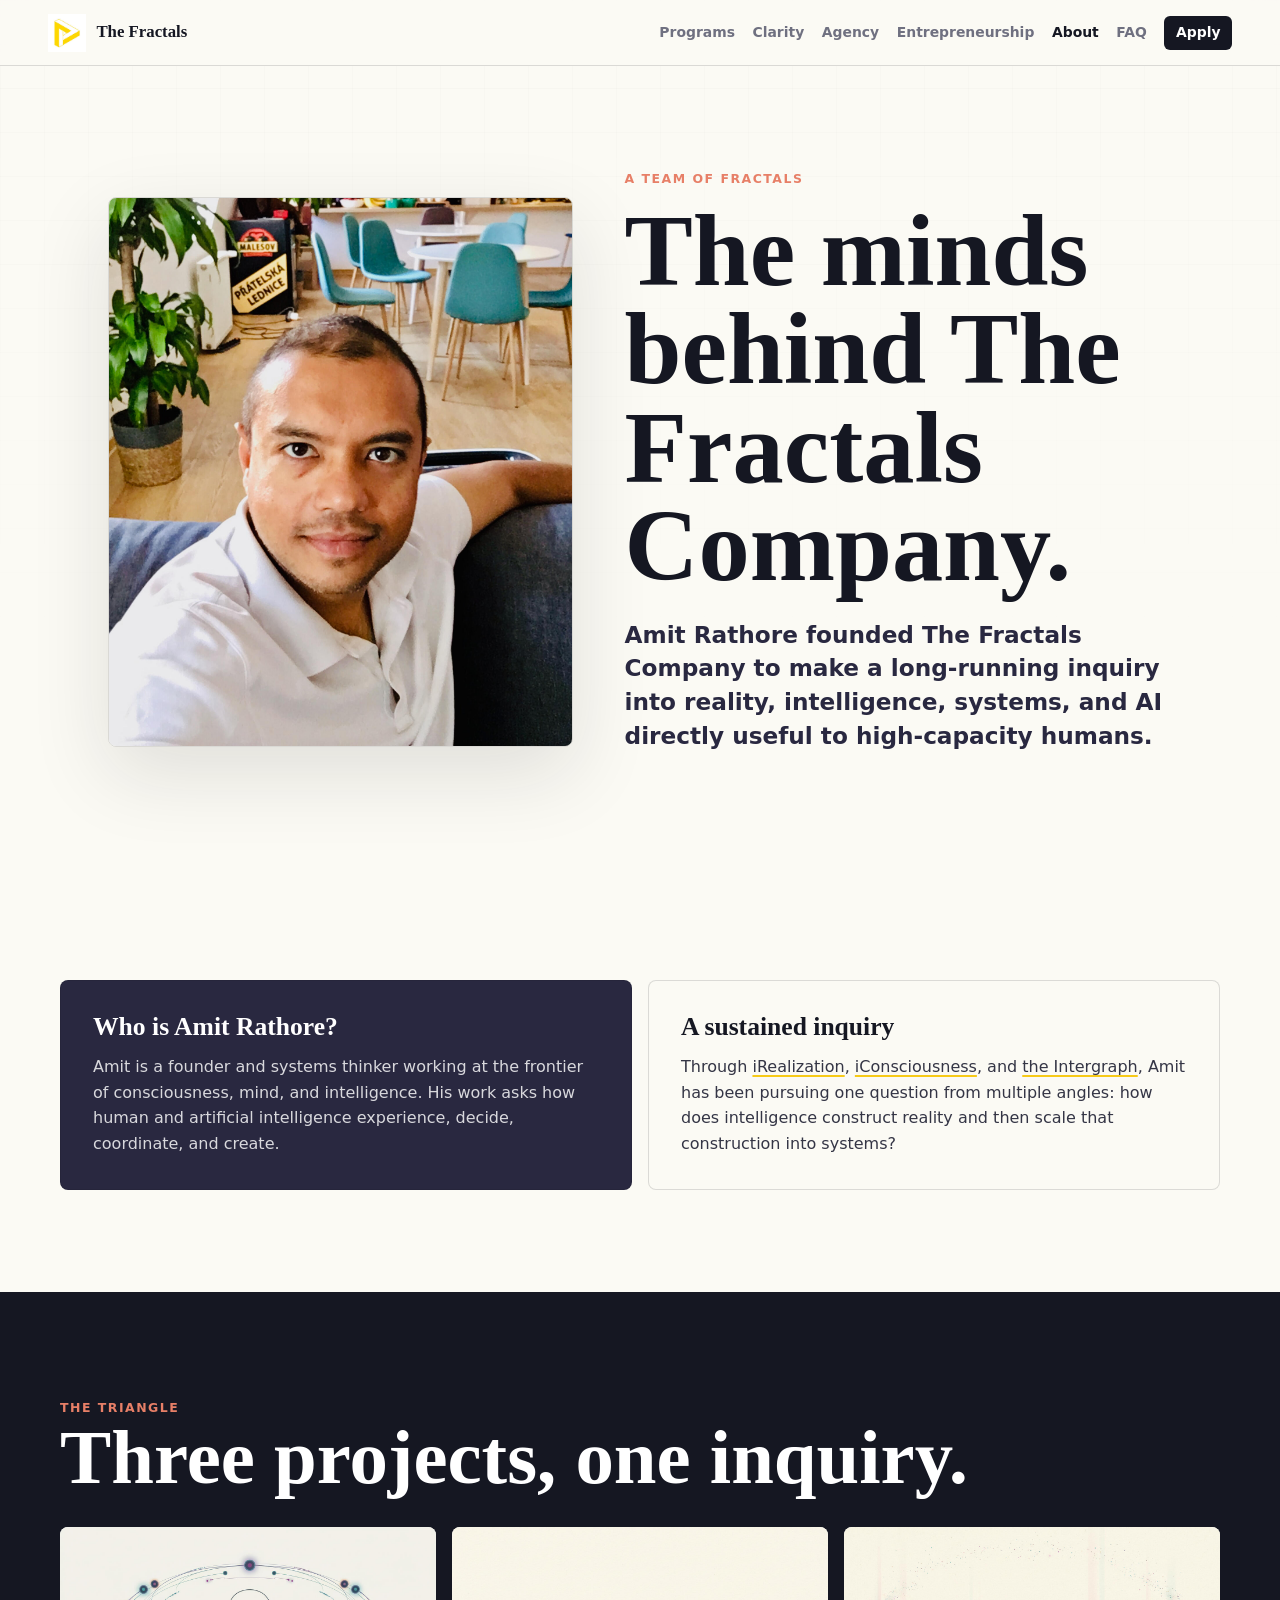
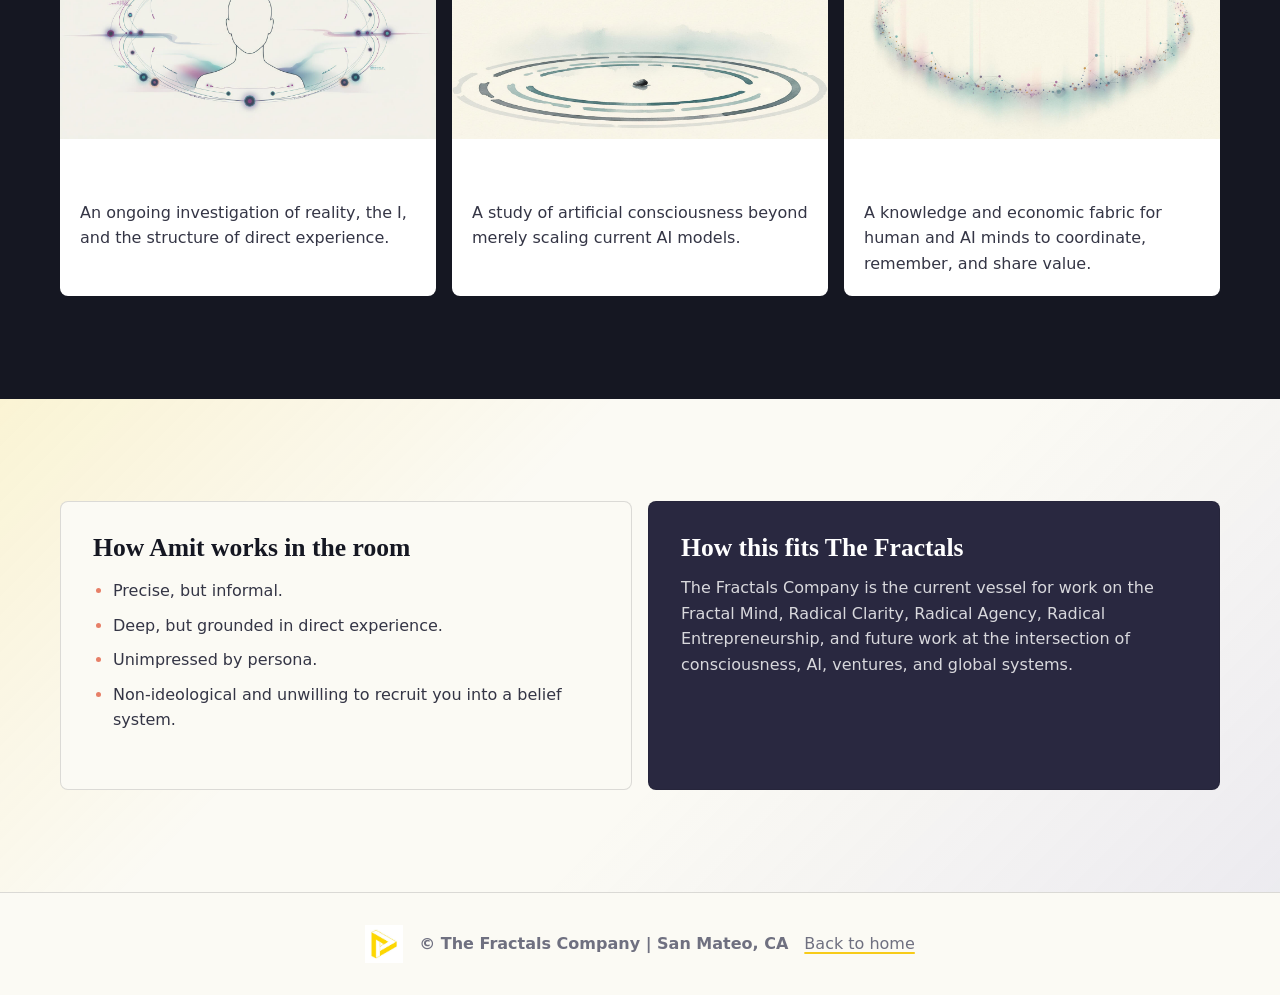
==== about.html @ d17a007a "Restructure site into multi-page experience" ====
<!doctype html>
<html lang="en">
  <head>
    <meta charset="utf-8">
    <meta name="viewport" content="width=device-width, initial-scale=1">
    <title>About Amit Rathore | The Fractals</title>
    <meta name="description" content="The inquiry behind The Fractals Company, iRealization, iConsciousness, and the Intergraph.">
    <meta property="og:title" content="About The Fractals">
    <meta property="og:description" content="The minds and inquiry behind The Fractals Company.">
    <meta property="og:type" content="website">
    <meta property="og:image" content="assets/images/card-5089c231.jpg">
    <link rel="icon" href="assets/images/image02.jpg">
    <link rel="stylesheet" href="styles.css">
  </head>
  <body>
    <a class="skip-link" href="#main">Skip to content</a>
    <header class="site-header" aria-label="Primary navigation">
      <a class="brand" href="index.html"><img src="assets/images/image02.jpg" alt=""><span>The Fractals</span></a>
      <nav>
        <a href="index.html#programs">Programs</a>
        <a href="clarity.html">Clarity</a>
        <a href="agency.html">Agency</a>
        <a href="entrepreneurship.html">Entrepreneurship</a>
        <a href="about.html" aria-current="page">About</a>
        <a href="faq.html">FAQ</a>
        <a class="nav-cta" href="apply.html?originPage=about">Apply</a>
      </nav>
    </header>

    <main id="main">
      <section class="page-hero about-hero">
        <img src="assets/images/image51-5089c231.jpg" alt="" data-reveal>
        <div data-reveal>
          <p class="kicker">A team of fractals</p>
          <h1>The minds behind The Fractals Company.</h1>
          <p class="intro">Amit Rathore founded The Fractals Company to make a long-running inquiry into reality, intelligence, systems, and AI directly useful to high-capacity humans.</p>
        </div>
      </section>

      <section class="section">
        <div class="content-grid">
          <article class="content-block dark" data-reveal>
            <h3>Who is Amit Rathore?</h3>
            <p>Amit is a founder and systems thinker working at the frontier of consciousness, mind, and intelligence. His work asks how human and artificial intelligence experience, decide, coordinate, and create.</p>
          </article>
          <article class="content-block" data-reveal>
            <h3>A sustained inquiry</h3>
            <p>Through <a href="https://iRealization.com">iRealization</a>, <a href="https://iConsciousness.com">iConsciousness</a>, and <a href="https://intergraph.ai">the Intergraph</a>, Amit has been pursuing one question from multiple angles: how does intelligence construct reality and then scale that construction into systems?</p>
          </article>
        </div>
      </section>

      <section class="section band">
        <div class="section-label" data-reveal>
          <span>The triangle</span>
          <h2>Three projects, one inquiry.</h2>
        </div>
        <div class="offer-grid">
          <article class="offer-card" data-reveal>
            <img src="assets/images/image03-5089c231.jpg" alt="">
            <div><h3>iRealization</h3><p>An ongoing investigation of reality, the I, and the structure of direct experience.</p></div>
          </article>
          <article class="offer-card" data-reveal>
            <img src="assets/images/image24-5089c231.jpg" alt="">
            <div><h3>iConsciousness</h3><p>A study of artificial consciousness beyond merely scaling current AI models.</p></div>
          </article>
          <article class="offer-card" data-reveal>
            <img src="assets/images/image23-5089c231.jpg" alt="">
            <div><h3>Intergraph</h3><p>A knowledge and economic fabric for human and AI minds to coordinate, remember, and share value.</p></div>
          </article>
        </div>
      </section>

      <section class="section split-section">
        <div class="content-grid">
          <article class="content-block" data-reveal>
            <h3>How Amit works in the room</h3>
            <ul>
              <li>Precise, but informal.</li>
              <li>Deep, but grounded in direct experience.</li>
              <li>Unimpressed by persona.</li>
              <li>Non-ideological and unwilling to recruit you into a belief system.</li>
            </ul>
          </article>
          <article class="content-block dark" data-reveal>
            <h3>How this fits The Fractals</h3>
            <p>The Fractals Company is the current vessel for work on the Fractal Mind, Radical Clarity, Radical Agency, Radical Entrepreneurship, and future work at the intersection of consciousness, AI, ventures, and global systems.</p>
          </article>
        </div>
      </section>
    </main>

    <footer class="site-footer">
      <img src="assets/images/image02.jpg" alt="">
      <p>&copy; The Fractals Company | San Mateo, CA</p>
      <a href="index.html">Back to home</a>
    </footer>
    <script src="script.js"></script>
  </body>
</html>
---- styles.css ----
:root {
  --ink: #151722;
  --deep: #292840;
  --paper: #fbfaf4;
  --mist: #e8f0ed;
  --line: rgba(21, 23, 34, 0.14);
  --text: #343545;
  --muted: #6f7080;
  --gold: #f7c600;
  --aqua: #64c5c7;
  --violet: #6d6acb;
  --coral: #e77f67;
  --white: #ffffff;
  --radius: 8px;
  --max: 1160px;
}

* {
  box-sizing: border-box;
}

html {
  scroll-behavior: smooth;
}

body {
  margin: 0;
  background: var(--paper);
  color: var(--text);
  font-family: Inter, ui-sans-serif, system-ui, -apple-system, BlinkMacSystemFont, "Segoe UI", sans-serif;
  font-size: 16px;
  line-height: 1.6;
}

body::before {
  content: "";
  position: fixed;
  inset: 0;
  z-index: -1;
  pointer-events: none;
  opacity: 0.34;
  background-image:
    linear-gradient(rgba(21, 23, 34, 0.055) 1px, transparent 1px),
    linear-gradient(90deg, rgba(21, 23, 34, 0.045) 1px, transparent 1px);
  background-size: 44px 44px;
  mask-image: linear-gradient(to bottom, black, transparent 78%);
}

img {
  display: block;
  max-width: 100%;
}

a {
  color: inherit;
  text-decoration-color: rgba(247, 198, 0, 0.9);
  text-decoration-thickness: 2px;
  text-underline-offset: 0.18em;
}

a:hover {
  color: var(--violet);
}

a:focus-visible,
summary:focus-visible {
  outline: 3px solid var(--gold);
  outline-offset: 4px;
}

.skip-link {
  position: absolute;
  top: 1rem;
  left: 1rem;
  z-index: 20;
  transform: translateY(-150%);
  background: var(--ink);
  color: var(--white);
  padding: 0.6rem 0.8rem;
}

.skip-link:focus {
  transform: translateY(0);
}

.site-header {
  position: sticky;
  top: 0;
  z-index: 10;
  display: flex;
  align-items: center;
  justify-content: space-between;
  gap: 1rem;
  padding: 0.85rem clamp(1rem, 4vw, 3rem);
  border-bottom: 1px solid var(--line);
  background: rgba(251, 250, 244, 0.88);
  backdrop-filter: blur(16px);
}

.brand {
  display: inline-flex;
  align-items: center;
  gap: 0.65rem;
  color: var(--ink);
  font-family: Georgia, "Times New Roman", serif;
  font-size: 1.05rem;
  font-weight: 700;
  text-decoration: none;
  white-space: nowrap;
}

.brand img,
.site-footer img {
  width: 38px;
  height: 38px;
  object-fit: contain;
}

nav {
  display: flex;
  flex-wrap: wrap;
  align-items: center;
  justify-content: flex-end;
  gap: clamp(0.55rem, 1.65vw, 1.1rem);
  color: var(--muted);
  font-size: 0.87rem;
  font-weight: 760;
}

nav a {
  display: inline-flex;
  align-items: center;
  min-height: 34px;
  text-decoration: none;
}

nav a[aria-current="page"] {
  color: var(--ink);
}

.nav-cta {
  padding: 0.35rem 0.72rem;
  border-radius: calc(var(--radius) - 2px);
  background: var(--ink);
  color: var(--white);
}

.nav-cta:hover {
  color: var(--white);
  background: var(--deep);
}

h1,
h2,
h3,
p {
  margin-top: 0;
}

h1,
h2,
h3 {
  color: var(--ink);
  font-family: Georgia, "Times New Roman", serif;
  font-weight: 700;
}

h1 {
  margin-bottom: 1.4rem;
  font-size: clamp(4rem, 12vw, 9rem);
  line-height: 0.96;
}

h2 {
  margin-bottom: 1rem;
  font-size: clamp(2.4rem, 6vw, 5.5rem);
  line-height: 0.98;
}

h3 {
  margin-bottom: 0.8rem;
  font-size: clamp(1.35rem, 2vw, 2rem);
  line-height: 1.1;
}

.kicker,
.eyebrow,
.section-label span {
  margin: 0 0 0.85rem;
  color: var(--coral);
  font-size: 0.78rem;
  font-weight: 900;
  letter-spacing: 0.12em;
  text-transform: uppercase;
}

.intro {
  max-width: 730px;
  color: var(--deep);
  font-size: clamp(1.1rem, 2vw, 1.45rem);
  line-height: 1.45;
  font-weight: 650;
}

.fine-print {
  color: var(--muted);
  font-size: 0.96rem;
}

.hero {
  position: relative;
  overflow: hidden;
  min-height: 91svh;
  padding: clamp(5rem, 10vw, 8rem) clamp(1rem, 4vw, 3rem) 3rem;
}

.hero-media {
  position: absolute;
  inset: auto 0 0 0;
  z-index: -1;
  height: min(54vw, 520px);
}

.hero-media::after {
  content: "";
  position: absolute;
  inset: 0;
  background: linear-gradient(to bottom, var(--paper) 0%, rgba(251, 250, 244, 0.24) 34%, rgba(251, 250, 244, 0.88) 100%);
}

.hero-media img {
  width: 100%;
  height: 100%;
  object-fit: cover;
}

.hero-grid,
.page-hero,
.apply-shell {
  width: min(100%, var(--max));
  margin: 0 auto;
  display: grid;
  gap: clamp(1.25rem, 4vw, 4rem);
}

.hero-grid {
  grid-template-columns: minmax(0, 1.15fr) minmax(280px, 0.65fr);
  align-items: end;
}

.hero-copy {
  max-width: 790px;
  padding-top: clamp(2rem, 7vw, 6rem);
}

.page-hero {
  grid-template-columns: minmax(280px, 0.75fr) minmax(0, 1fr);
  align-items: center;
  padding: clamp(4rem, 8vw, 7rem) clamp(1rem, 4vw, 3rem);
}

.page-hero img {
  width: 100%;
  min-height: clamp(280px, 43vw, 560px);
  object-fit: cover;
  border: 1px solid var(--line);
  border-radius: var(--radius);
  box-shadow: 0 26px 80px rgba(21, 23, 34, 0.12);
}

.page-hero h1 {
  font-size: clamp(3.6rem, 8vw, 7.25rem);
}

.about-hero,
.faq-hero {
  grid-template-columns: minmax(280px, 0.85fr) minmax(0, 1fr);
}

.button-row {
  display: flex;
  flex-wrap: wrap;
  gap: 0.75rem;
  margin-top: 1.5rem;
}

.button {
  min-height: 44px;
  display: inline-flex;
  align-items: center;
  justify-content: center;
  padding: 0.72rem 1rem;
  border: 1px solid var(--gold);
  border-radius: calc(var(--radius) - 2px);
  background: var(--gold);
  color: var(--ink);
  font-weight: 900;
  text-decoration: none;
}

.button:hover {
  color: var(--ink);
  background: #ffe071;
}

.button.ghost {
  border-color: var(--line);
  background: rgba(255, 255, 255, 0.62);
}

.button.ghost:hover {
  background: var(--white);
}

.signal-panel {
  align-self: center;
  border: 1px solid var(--line);
  border-left: 8px solid var(--gold);
  border-radius: var(--radius);
  padding: 1.2rem;
  background: rgba(255, 255, 255, 0.72);
  box-shadow: 0 24px 70px rgba(37, 35, 63, 0.12);
}

.fractal-stack {
  display: grid;
  grid-template-columns: repeat(2, minmax(0, 1fr));
  gap: 0.6rem;
}

.fractal-stack span {
  min-height: 54px;
  display: grid;
  place-items: center;
  border: 1px solid var(--line);
  background: rgba(251, 250, 244, 0.8);
  color: var(--ink);
  font-family: Georgia, "Times New Roman", serif;
  font-weight: 800;
}

.fractal-stack span:nth-child(2n) {
  transform: translateY(12px);
  border-left: 5px solid var(--aqua);
}

.fractal-stack span:nth-child(3n) {
  border-left: 5px solid var(--coral);
}

.section {
  padding: clamp(4rem, 8vw, 7rem) clamp(1rem, 4vw, 3rem);
}

.band {
  background: var(--ink);
  color: rgba(255, 255, 255, 0.78);
}

.band h2,
.band h3 {
  color: var(--white);
}

.section-label {
  width: min(100%, var(--max));
  margin: 0 auto 2rem;
}

.section-label h2 {
  max-width: 980px;
}

.section-label p {
  max-width: 640px;
  color: var(--muted);
  font-size: 1.08rem;
}

.offer-grid,
.content-grid,
.reading-grid,
.format-grid,
.arc-grid {
  width: min(100%, var(--max));
  margin: 0 auto;
  display: grid;
  gap: 1rem;
}

.offer-grid {
  grid-template-columns: repeat(3, minmax(0, 1fr));
}

.offer-card,
.reading-card,
.content-block,
.format-card,
.arc-grid article,
.faq-list details,
.tally-panel {
  border-radius: var(--radius);
}

.offer-card {
  overflow: hidden;
  background: var(--white);
  color: var(--text);
}

.offer-card img {
  width: 100%;
  aspect-ratio: 16 / 9;
  object-fit: cover;
}

.offer-card div {
  padding: 1.25rem;
}

.offer-card p:last-child,
.content-block p:last-child,
.format-card p:last-child,
.arc-grid p:last-child {
  margin-bottom: 0;
}

.text-link,
.reading-card a {
  font-weight: 850;
}

.content-grid {
  grid-template-columns: repeat(2, minmax(0, 1fr));
}

.content-block,
.format-card {
  padding: clamp(1.1rem, 3vw, 2rem);
  border: 1px solid var(--line);
  background: var(--paper);
}

.content-block.dark {
  background: var(--deep);
  color: rgba(255, 255, 255, 0.82);
}

.content-block.dark h3 {
  color: var(--white);
}

.content-block.light {
  background: rgba(255, 255, 255, 0.08);
  border-color: rgba(255, 255, 255, 0.16);
  color: rgba(255, 255, 255, 0.8);
}

ul {
  margin: 1rem 0 1.5rem;
  padding-left: 1.25rem;
}

li {
  margin: 0.55rem 0;
}

li::marker {
  color: var(--coral);
}

.split-section {
  background:
    linear-gradient(135deg, rgba(247, 198, 0, 0.13), transparent 35%),
    linear-gradient(315deg, rgba(109, 106, 203, 0.1), transparent 42%),
    var(--paper);
}

.reading-section {
  background:
    linear-gradient(90deg, rgba(100, 197, 199, 0.14), transparent 38%),
    var(--paper);
}

.reading-grid {
  grid-template-columns: repeat(2, minmax(0, 1fr));
  border-top: 1px solid var(--line);
  border-left: 1px solid var(--line);
  gap: 0;
}

.reading-card {
  display: grid;
  grid-template-columns: 180px 1fr;
  gap: 1rem;
  min-height: 190px;
  padding: 1rem;
  border-right: 1px solid var(--line);
  border-bottom: 1px solid var(--line);
  background: rgba(255, 255, 255, 0.44);
}

.reading-card img {
  width: 100%;
  height: 100%;
  min-height: 150px;
  object-fit: cover;
  border-radius: calc(var(--radius) - 2px);
}

.reading-card h3 {
  font-size: clamp(1.18rem, 1.55vw, 1.5rem);
}

.format-grid {
  grid-template-columns: repeat(3, minmax(0, 1fr));
}

.format-card {
  background: rgba(255, 255, 255, 0.08);
  border-color: rgba(255, 255, 255, 0.16);
  color: rgba(255, 255, 255, 0.8);
}

.format-card h3 {
  color: var(--white);
}

dl {
  display: grid;
  gap: 0.65rem;
  margin: 1.2rem 0 0;
}

dl div {
  padding-left: 0.75rem;
  border-left: 4px solid var(--gold);
}

dt {
  color: var(--muted);
  font-size: 0.72rem;
  font-weight: 900;
  text-transform: uppercase;
}

.band dt,
.format-card dt {
  color: rgba(255, 255, 255, 0.58);
}

dd {
  margin: 0;
  font-weight: 760;
}

.arc-grid {
  grid-template-columns: repeat(4, minmax(0, 1fr));
}

.arc-grid article {
  min-height: 215px;
  padding: 1.15rem;
  border: 1px solid var(--line);
  background: rgba(255, 255, 255, 0.66);
}

.arc-grid.compact article {
  min-height: 150px;
}

.arc-grid span {
  display: inline-flex;
  margin-bottom: 1.6rem;
  color: var(--coral);
  font-weight: 950;
}

.arc-grid h3 {
  font-size: clamp(1.15rem, 1.6vw, 1.45rem);
}

.cta-band {
  background: var(--ink);
  color: rgba(255, 255, 255, 0.78);
}

.cta-band > div {
  width: min(100%, var(--max));
  margin: 0 auto;
}

.cta-band h2 {
  max-width: 880px;
  color: var(--white);
}

.cta-band p {
  max-width: 620px;
}

.faq-list {
  width: min(100%, 920px);
  margin: 0 auto;
}

.faq-list details {
  padding: 1.1rem 1.25rem;
  border: 1px solid var(--line);
  background: rgba(255, 255, 255, 0.64);
}

.faq-list details + details {
  margin-top: 0.75rem;
}

.faq-list summary {
  cursor: pointer;
  color: var(--ink);
  font-family: Georgia, "Times New Roman", serif;
  font-size: clamp(1.2rem, 2vw, 1.55rem);
  font-weight: 800;
}

.faq-list p {
  margin: 1rem 0 0;
}

.apply-shell {
  grid-template-columns: minmax(280px, 0.52fr) minmax(0, 0.95fr);
  align-items: start;
  padding: clamp(4rem, 8vw, 7rem) clamp(1rem, 4vw, 3rem);
}

.apply-intro {
  position: sticky;
  top: 6rem;
}

.apply-intro h1 {
  font-size: clamp(3.25rem, 7vw, 6.6rem);
}

.tally-panel {
  min-width: 0;
  padding: clamp(0.75rem, 2vw, 1.1rem);
  border: 1px solid var(--line);
  background:
    linear-gradient(135deg, rgba(247, 198, 0, 0.12), rgba(100, 197, 199, 0.08)),
    rgba(255, 255, 255, 0.72);
  box-shadow: 0 24px 70px rgba(21, 23, 34, 0.1);
}

.tally-panel iframe {
  display: block;
  width: 100%;
  min-height: 1040px;
  border: 0;
}

.site-footer {
  display: flex;
  align-items: center;
  justify-content: center;
  gap: 1rem;
  padding: 2rem 1rem;
  border-top: 1px solid var(--line);
  color: var(--muted);
}

.site-footer p {
  margin: 0;
  font-weight: 800;
}

[data-reveal] {
  opacity: 0;
  transform: translateY(18px);
  transition: opacity 700ms ease, transform 700ms ease;
}

[data-reveal].is-visible {
  opacity: 1;
  transform: none;
}

@media (prefers-reduced-motion: reduce) {
  html {
    scroll-behavior: auto;
  }

  [data-reveal] {
    opacity: 1;
    transform: none;
    transition: none;
  }
}

@media (max-width: 1040px) {
  .arc-grid {
    grid-template-columns: repeat(2, minmax(0, 1fr));
  }
}

@media (max-width: 920px) {
  .hero {
    min-height: auto;
  }

  .hero-grid,
  .page-hero,
  .apply-shell,
  .content-grid,
  .offer-grid,
  .format-grid {
    grid-template-columns: 1fr;
  }

  .apply-intro {
    position: static;
  }
}

@media (max-width: 760px) {
  .site-header {
    align-items: flex-start;
    flex-direction: column;
    position: static;
  }

  nav {
    width: 100%;
    justify-content: flex-start;
    gap: 0.35rem 0.75rem;
    font-size: 0.82rem;
  }

  h1 {
    font-size: clamp(3.1rem, 17vw, 5.4rem);
  }

  .page-hero h1,
  .apply-intro h1 {
    font-size: clamp(3rem, 14vw, 4.8rem);
  }

  .reading-grid,
  .reading-card,
  .arc-grid {
    grid-template-columns: 1fr;
  }

  .reading-card img {
    aspect-ratio: 16 / 8;
  }

  .fractal-stack {
    grid-template-columns: 1fr;
  }

  .fractal-stack span:nth-child(2n) {
    transform: none;
  }

  .tally-panel {
    padding: 0.4rem;
    margin-inline: -0.4rem;
  }

  .tally-panel iframe {
    min-height: 1240px;
  }

  .site-footer {
    flex-wrap: wrap;
    text-align: center;
  }
}

@media (max-width: 430px) {
  .brand img,
  .site-footer img {
    width: 32px;
    height: 32px;
  }

  nav {
    font-size: 0.78rem;
  }

  .nav-cta {
    padding-inline: 0.58rem;
  }

  .section,
  .page-hero,
  .apply-shell {
    padding-inline: 0.85rem;
  }
}
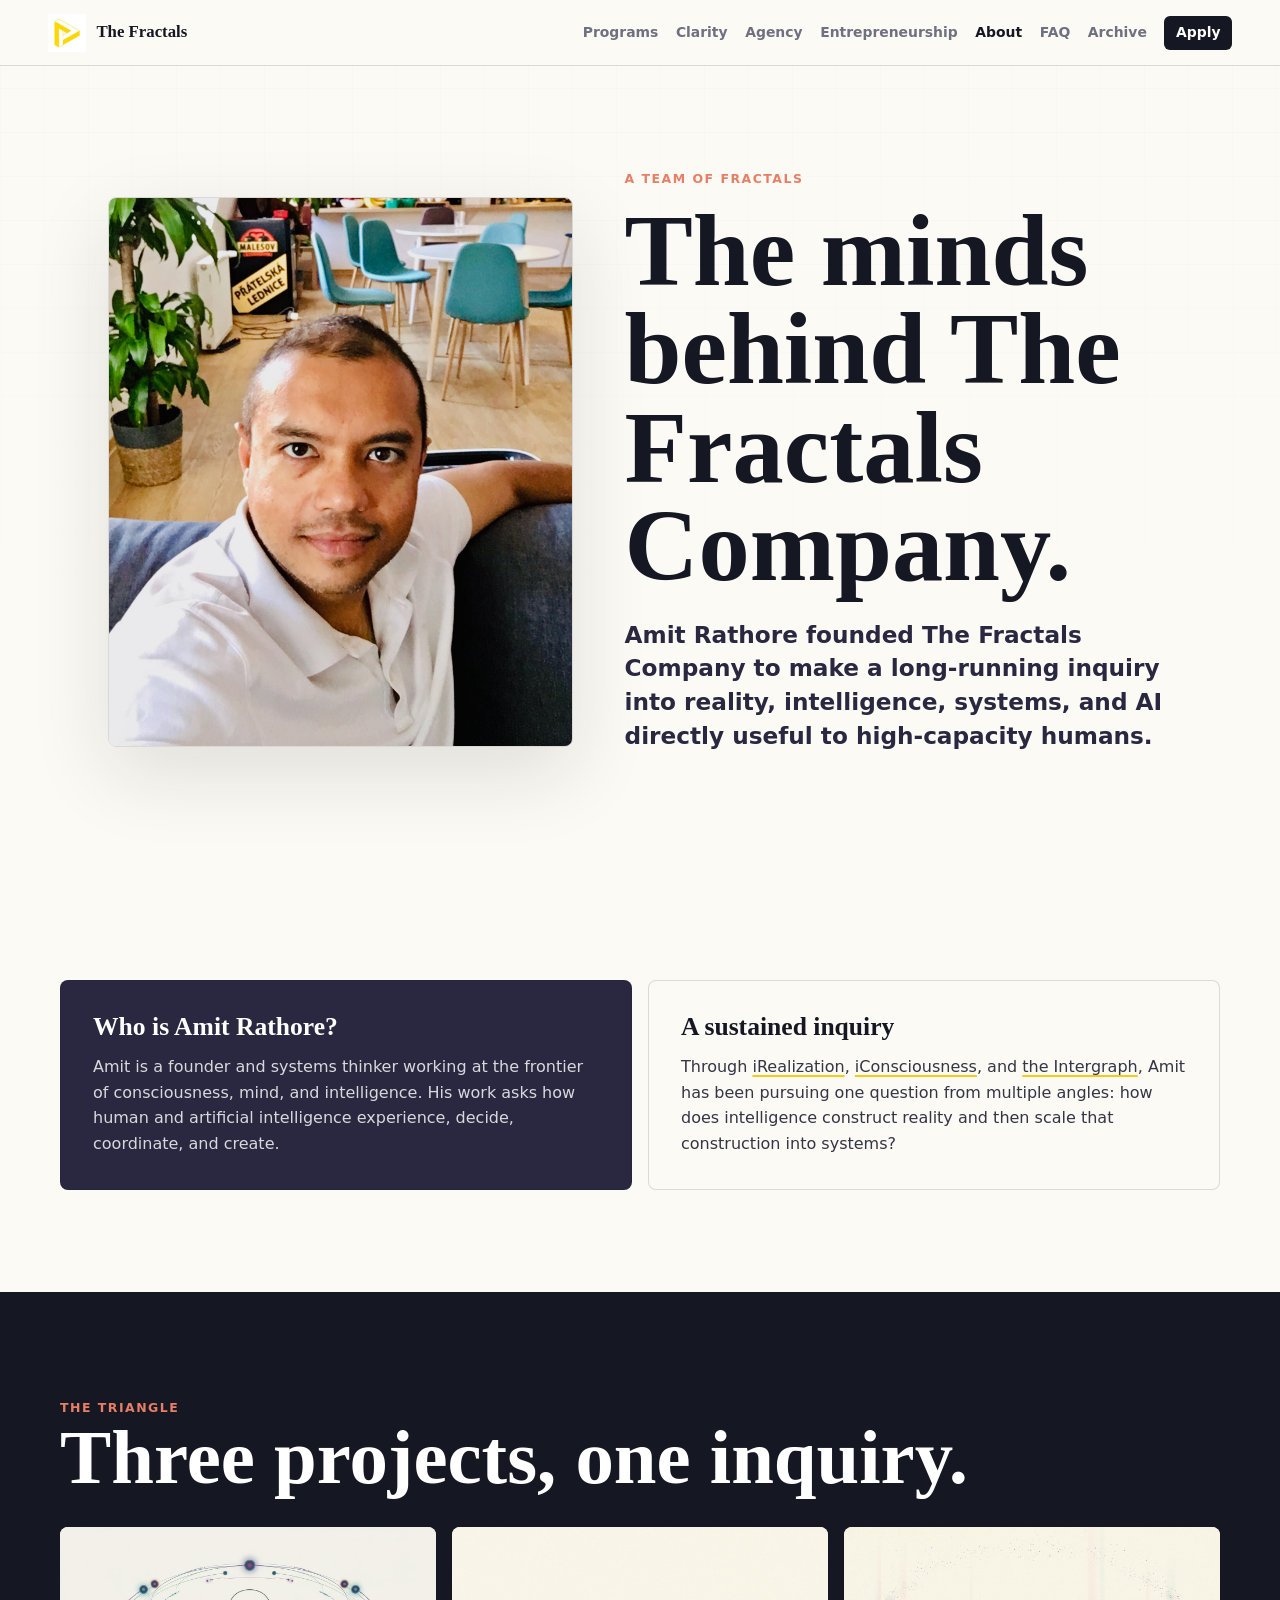
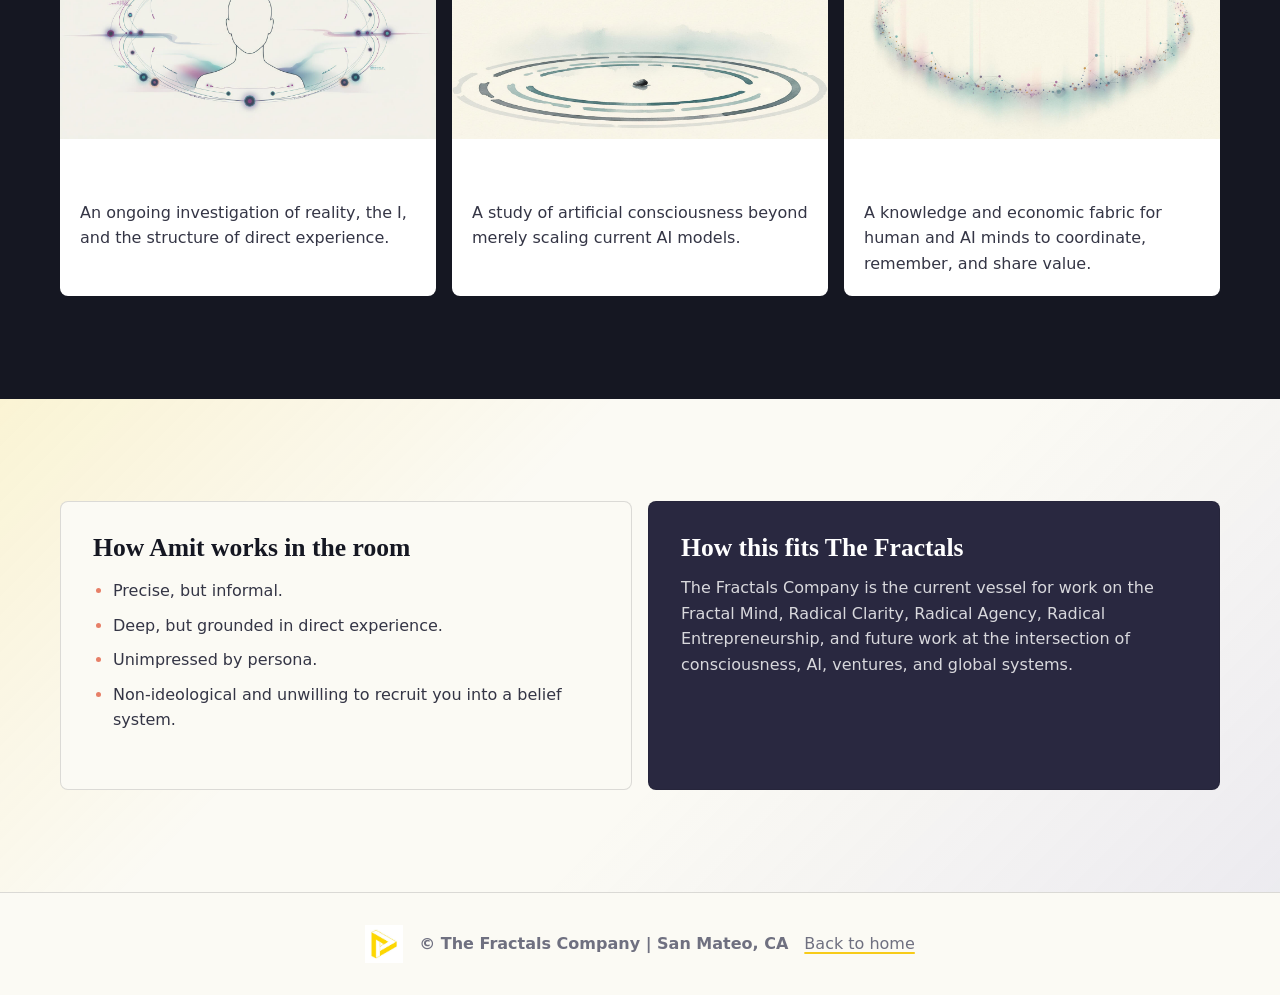
==== commit 778639c7: "Preserve pre-restructure content archive" ====
--- a/about.html
+++ b/about.html
@@ -23,6 +23,7 @@
         <a href="entrepreneurship.html">Entrepreneurship</a>
         <a href="about.html" aria-current="page">About</a>
         <a href="faq.html">FAQ</a>
+        <a href="archive.html">Archive</a>
         <a class="nav-cta" href="apply.html?originPage=about">Apply</a>
       </nav>
     </header>
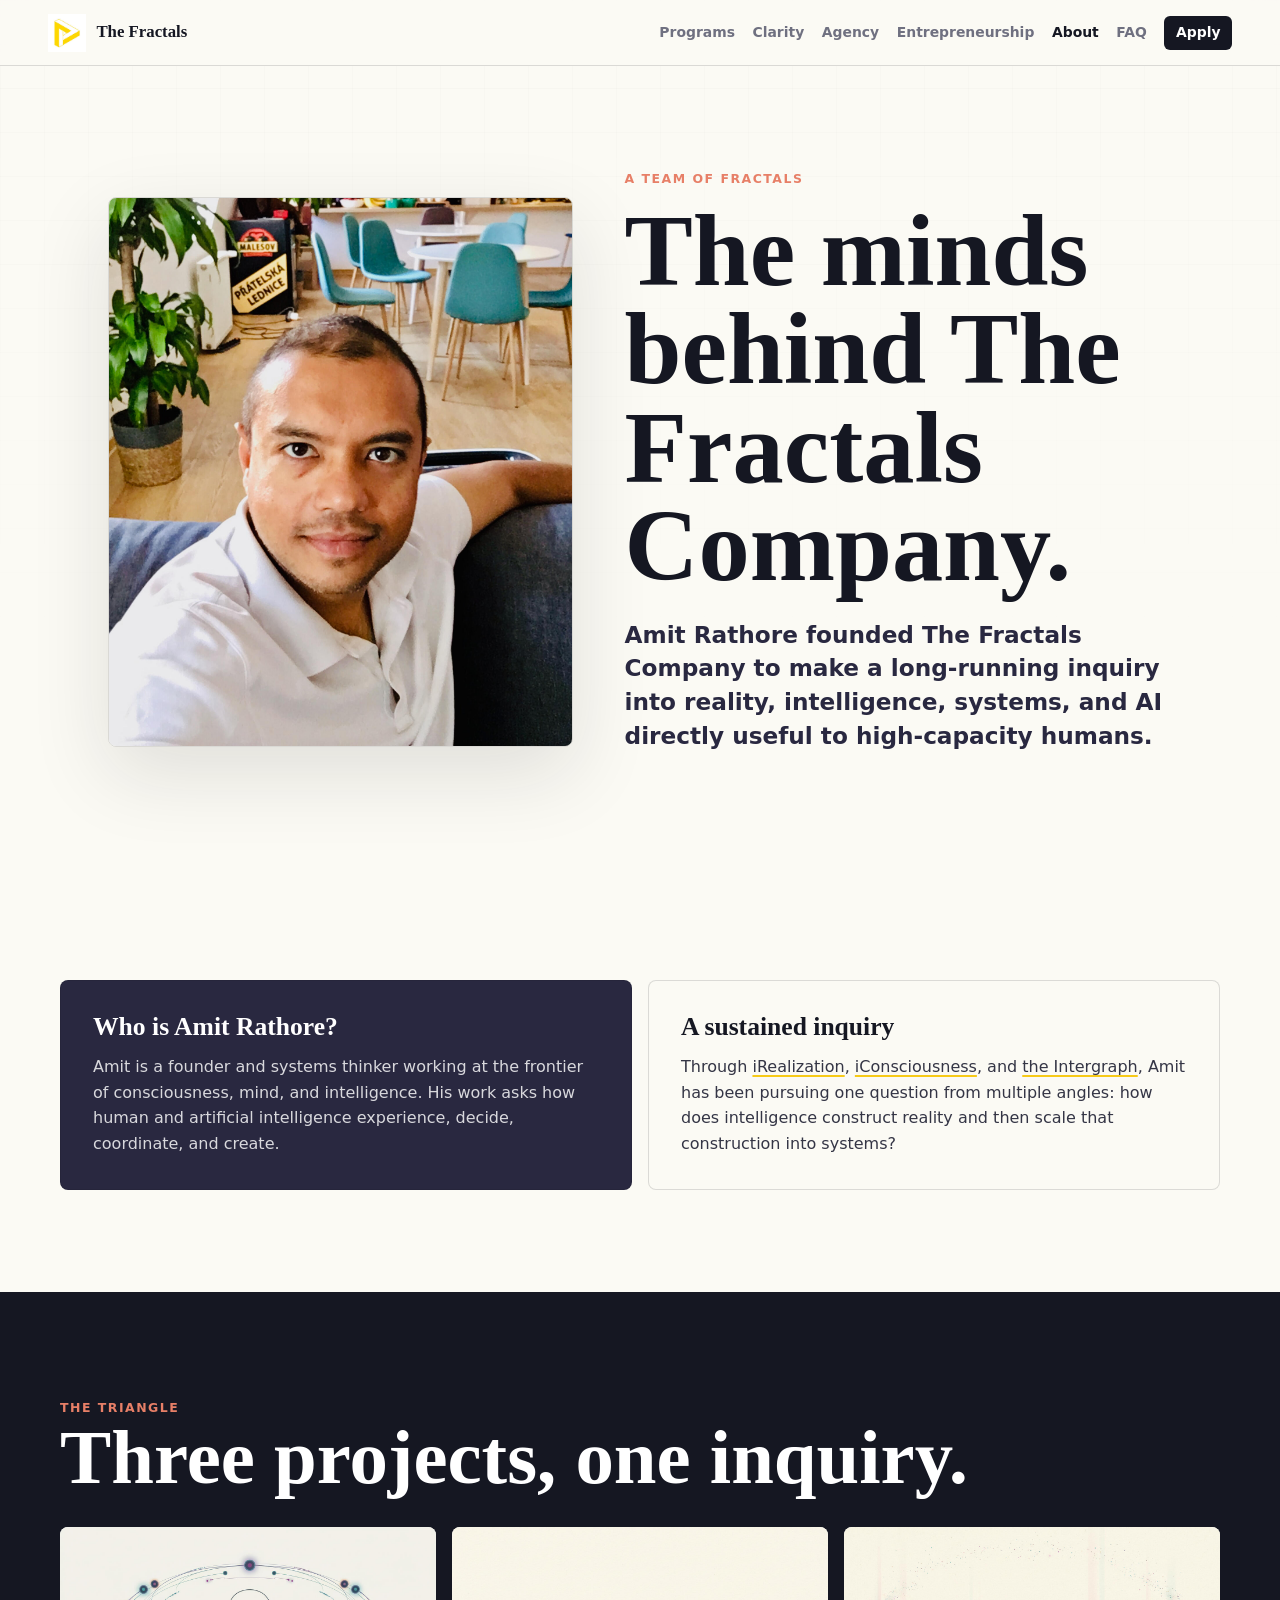
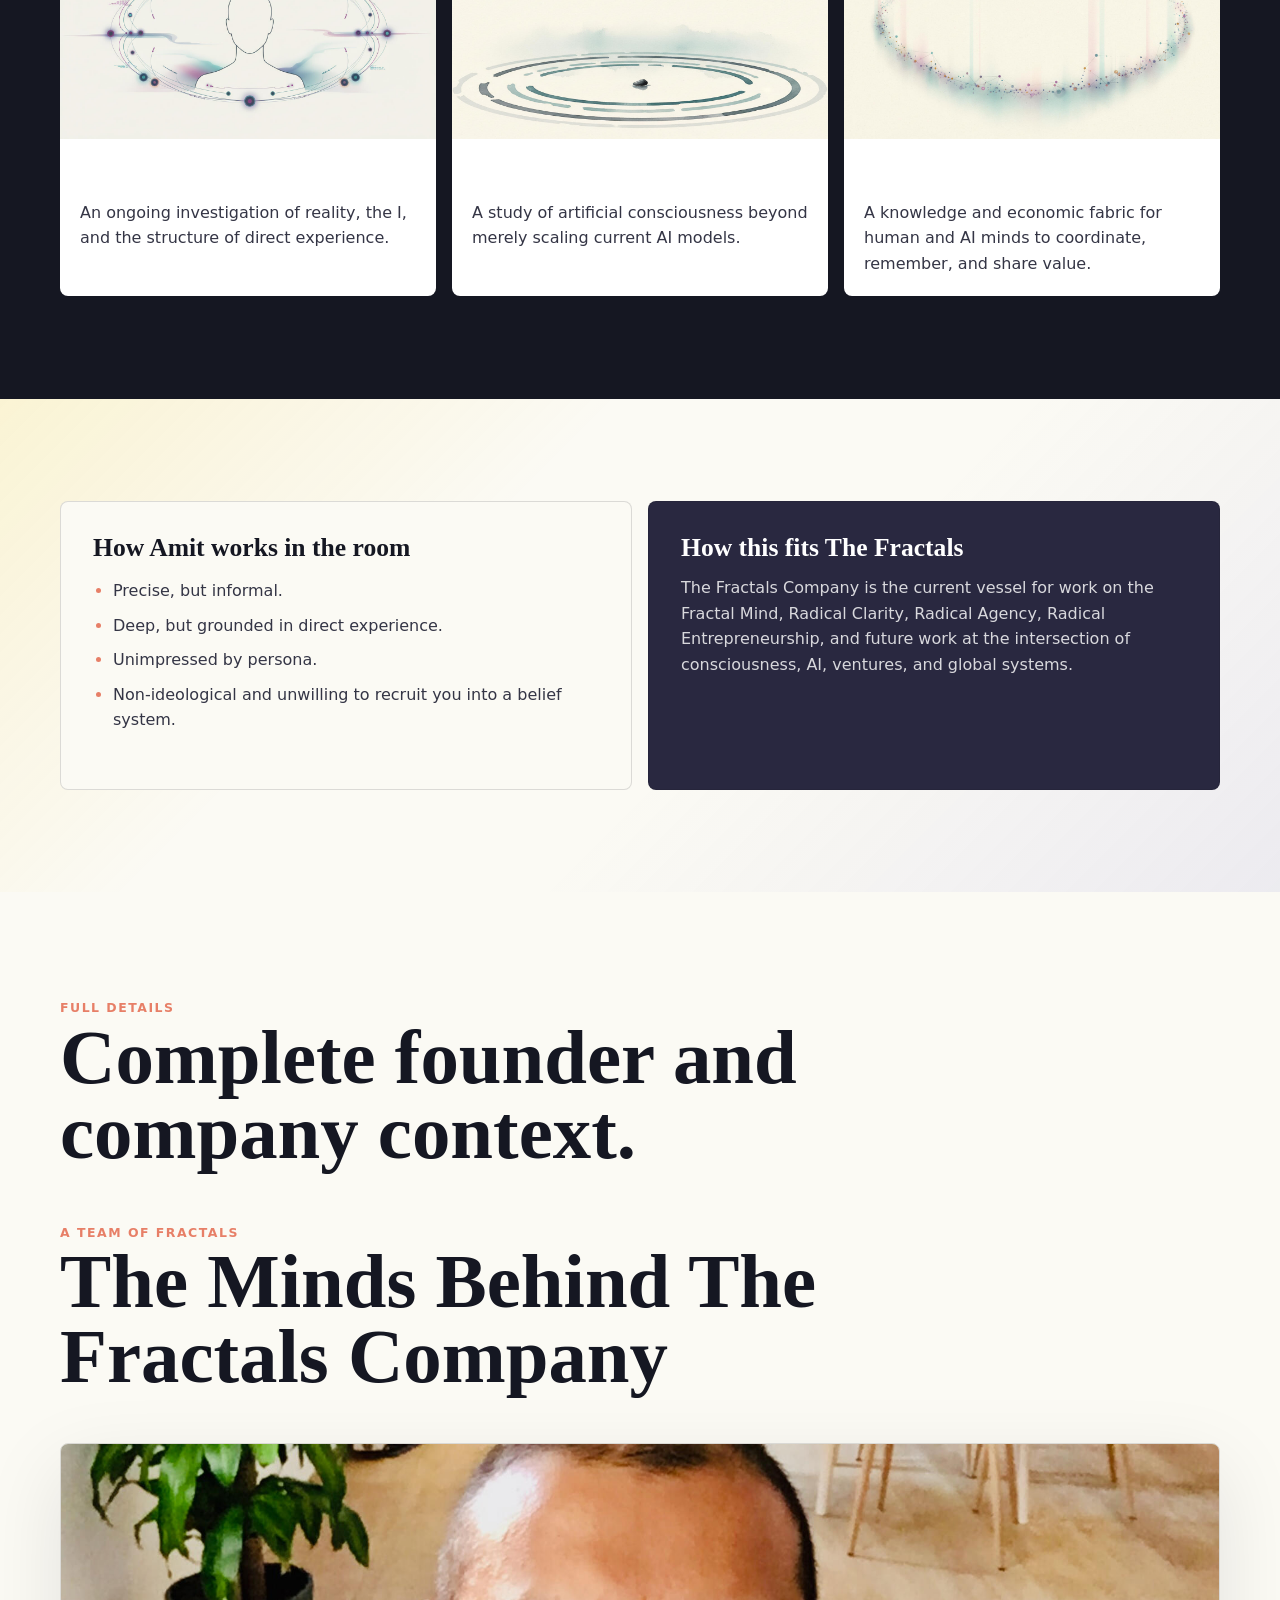
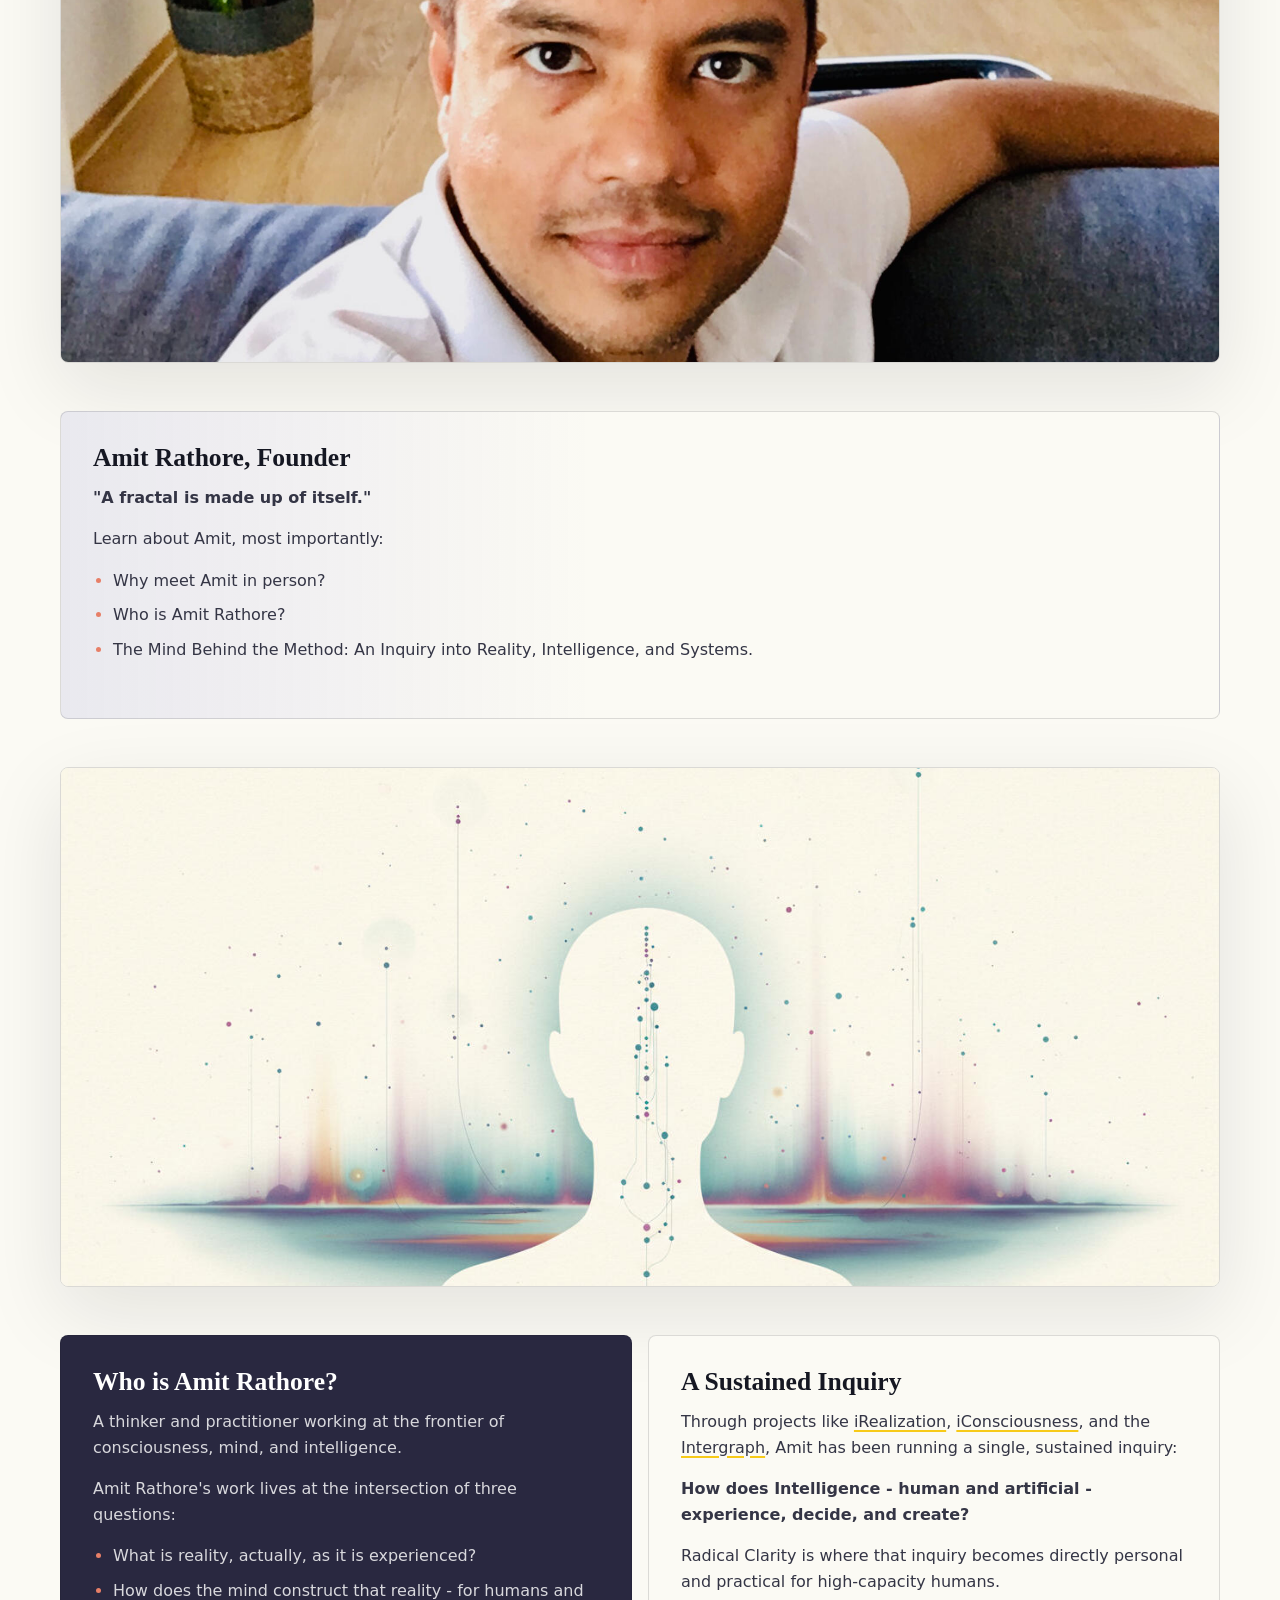
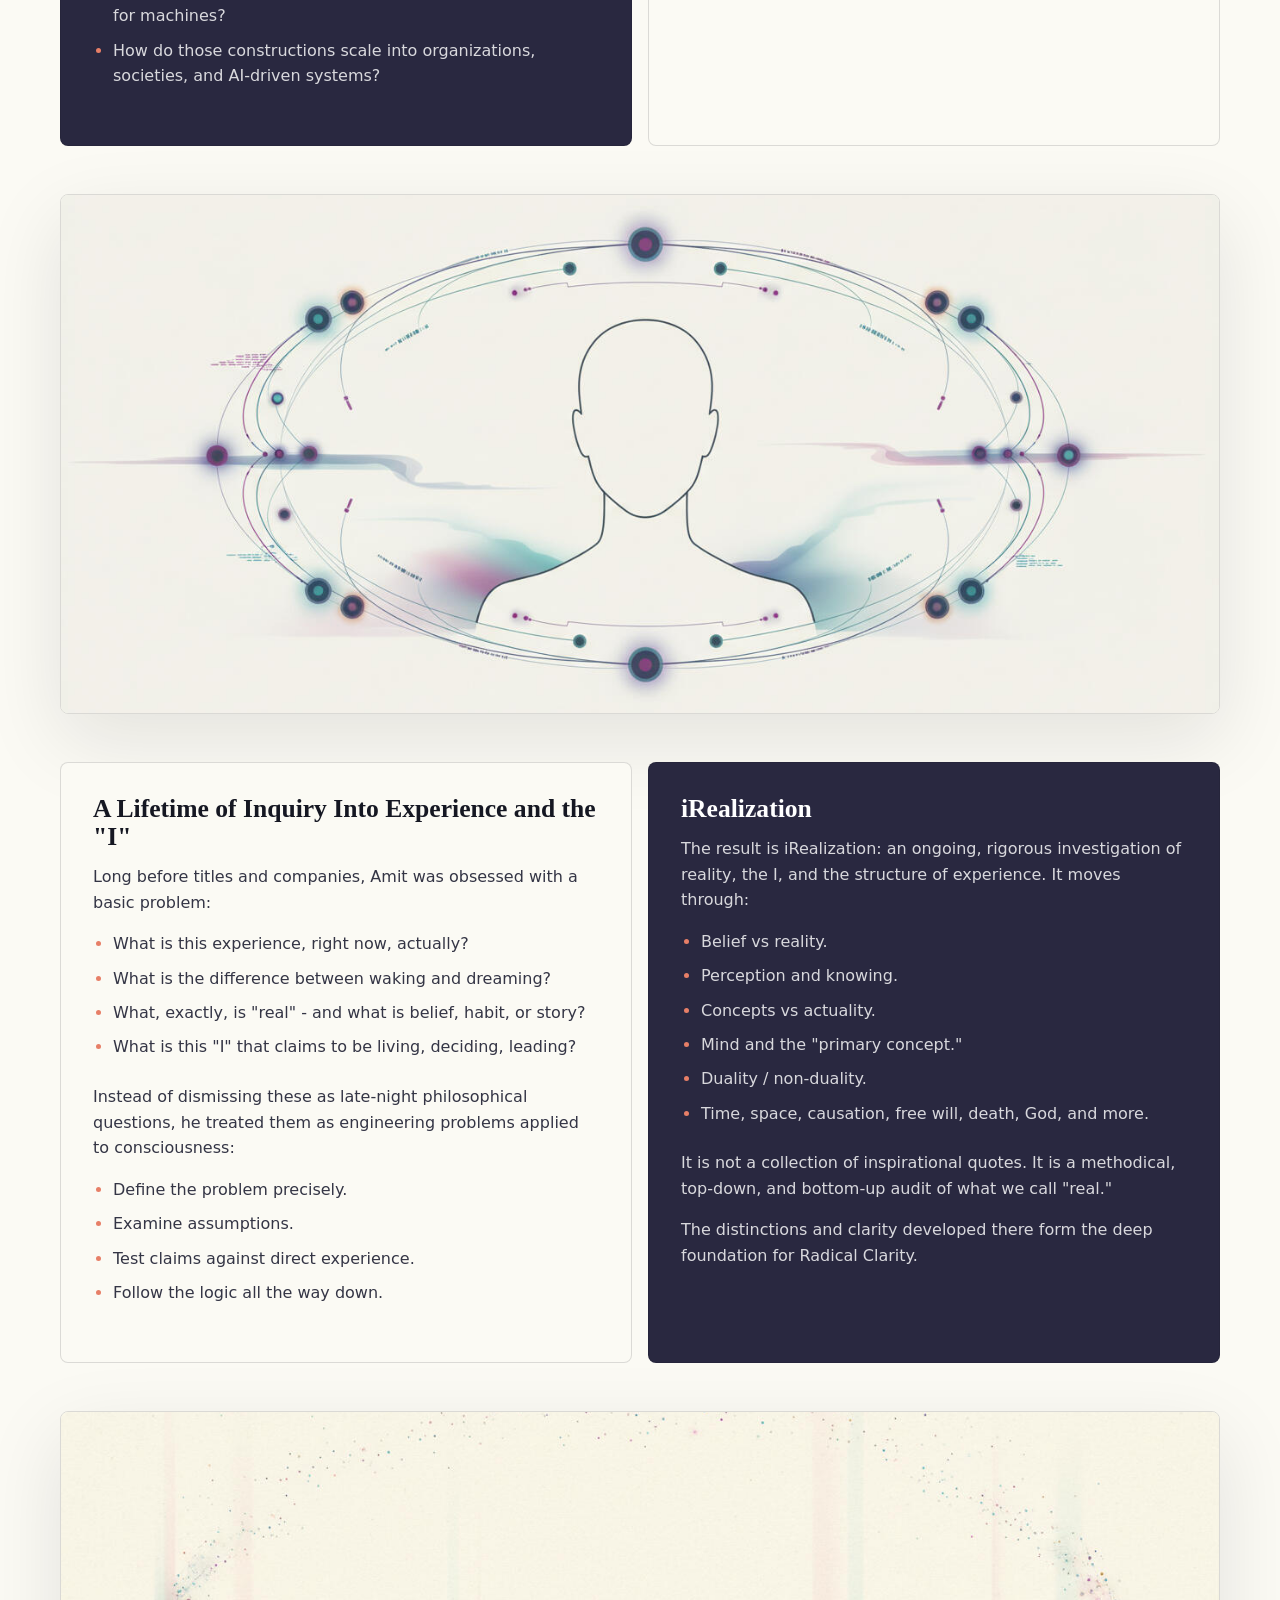
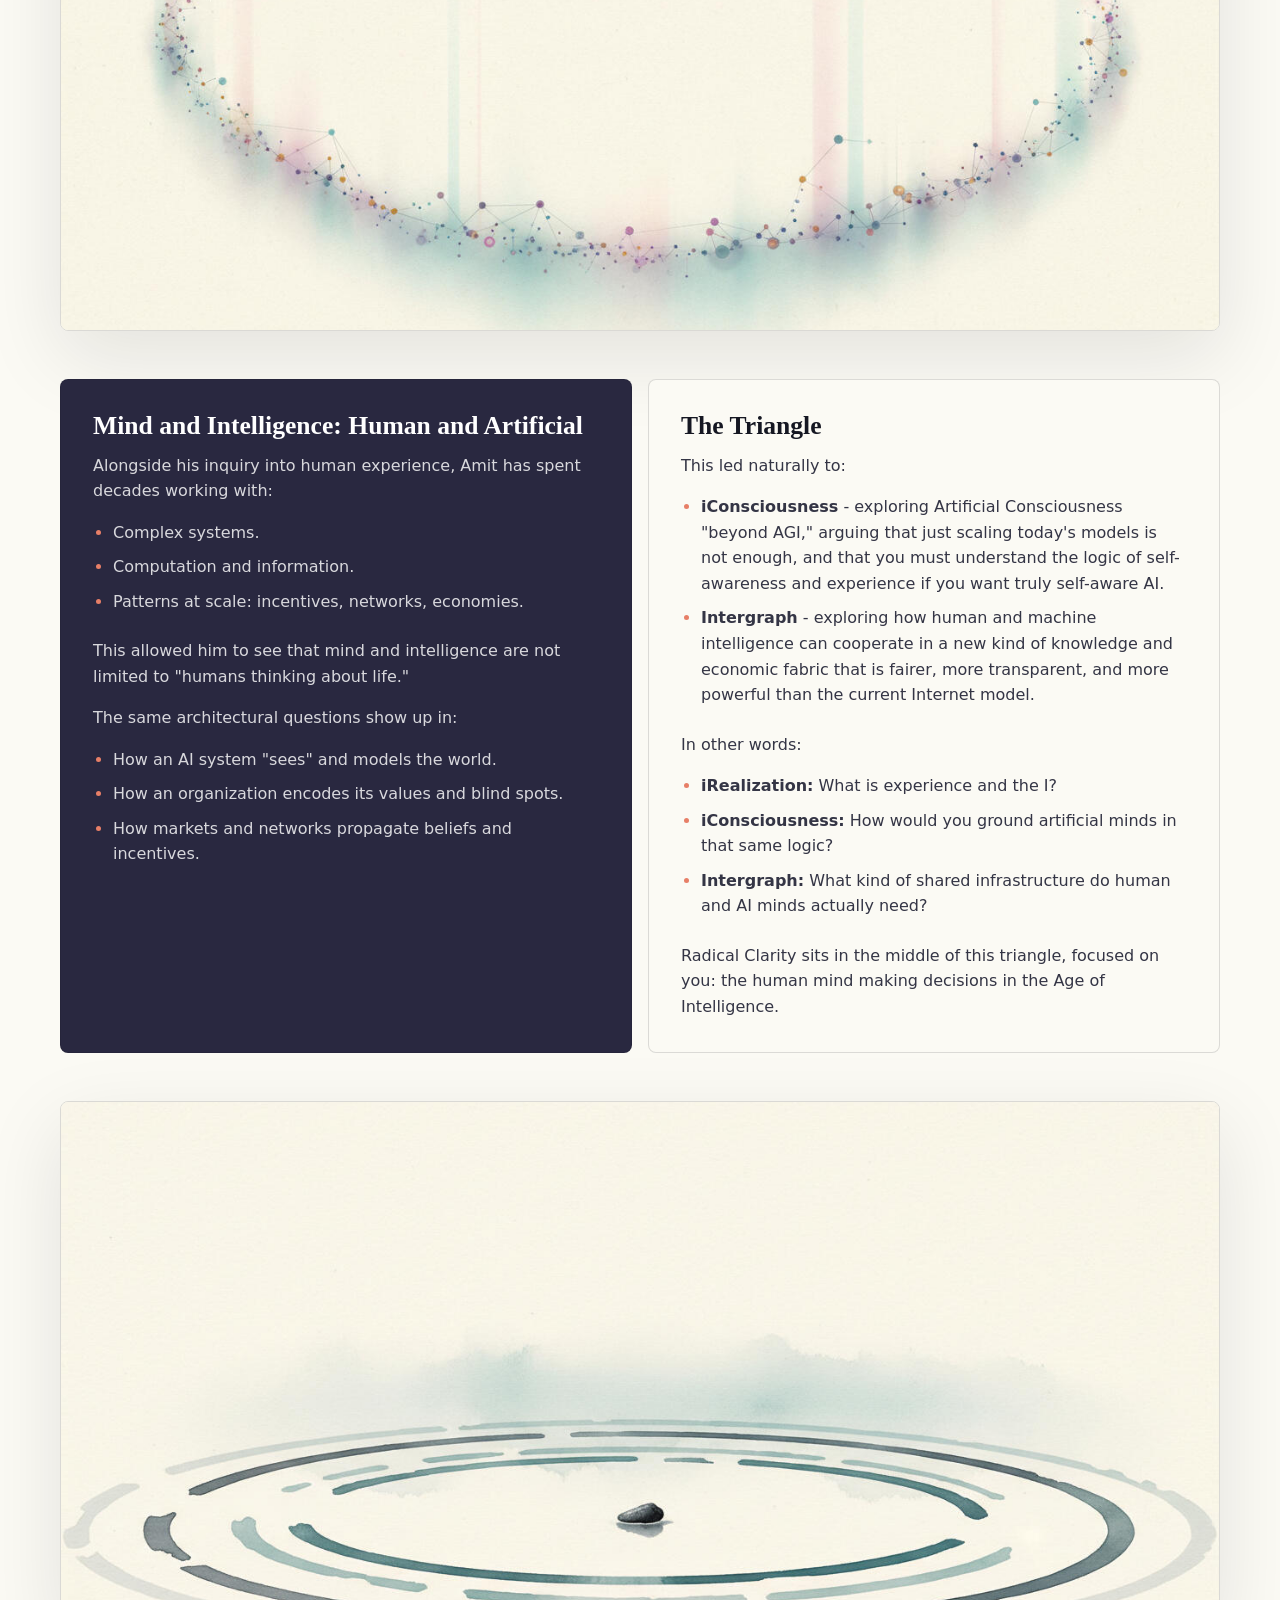
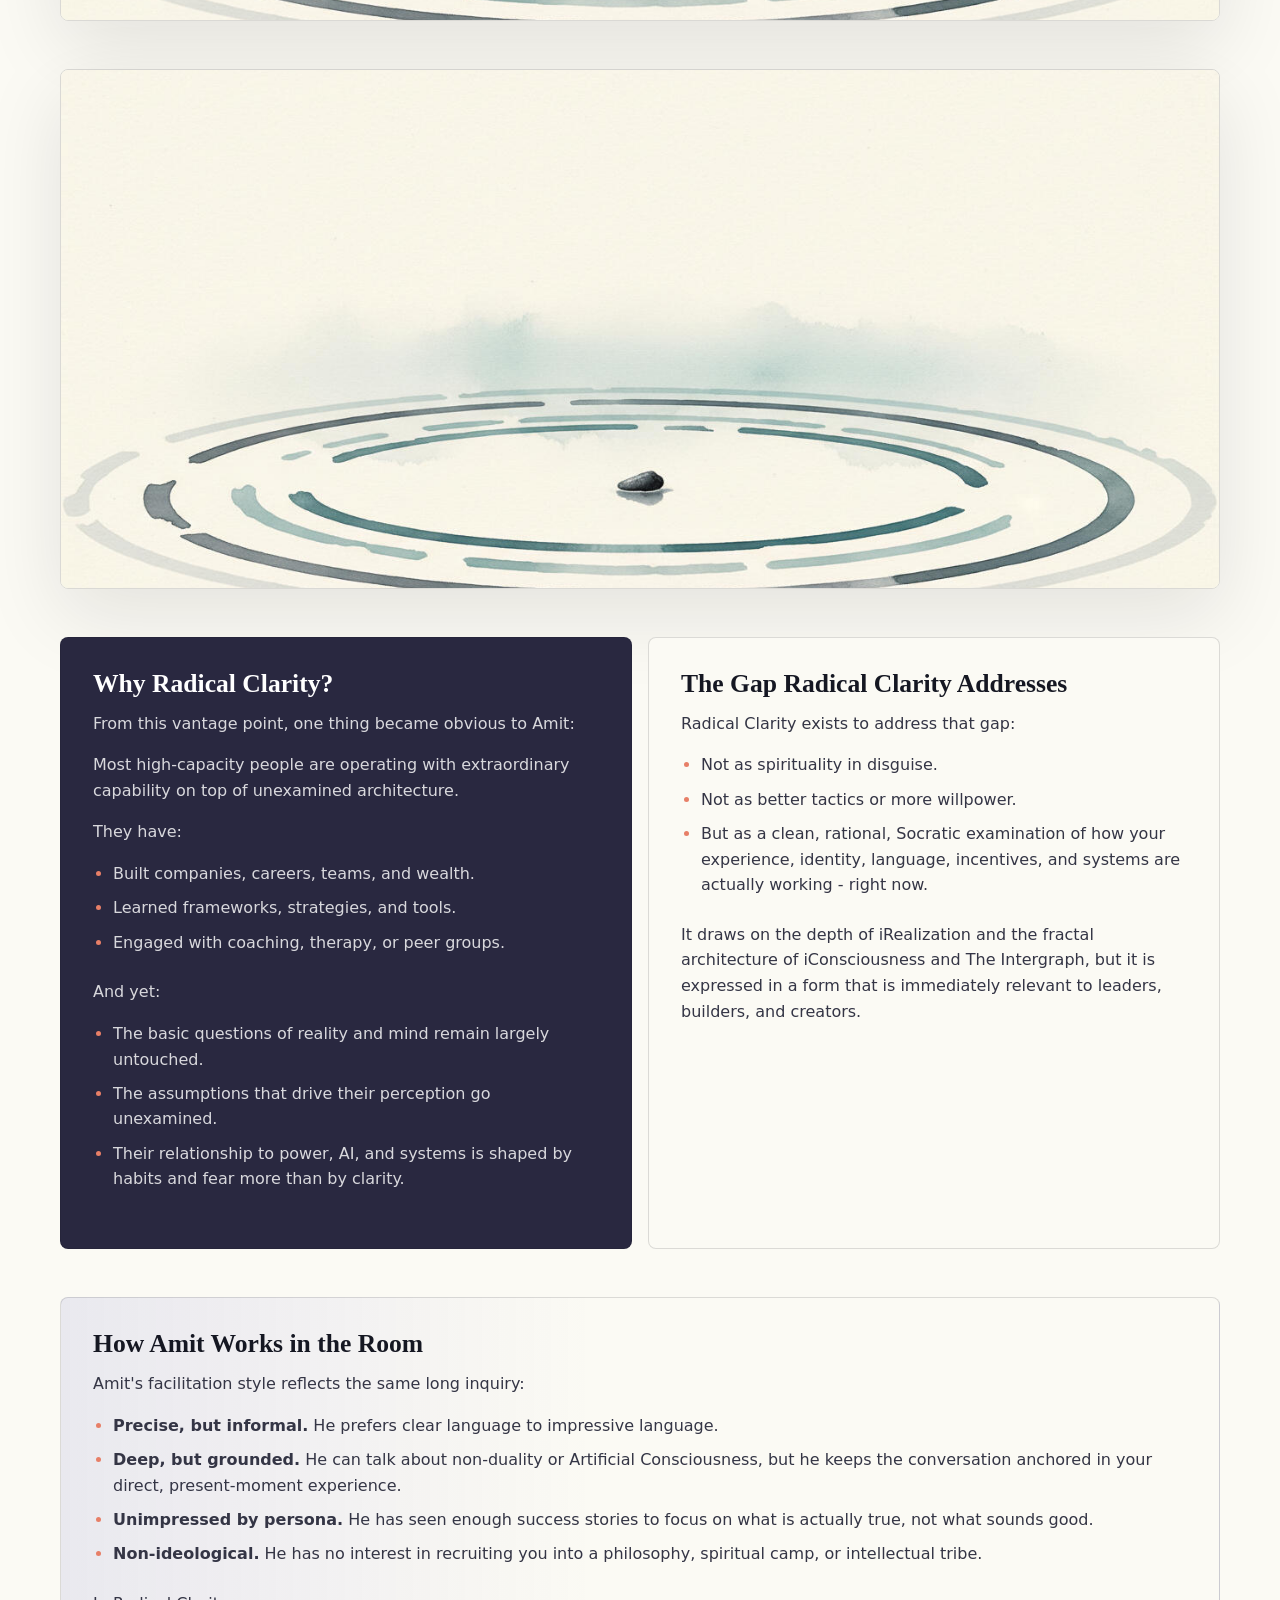
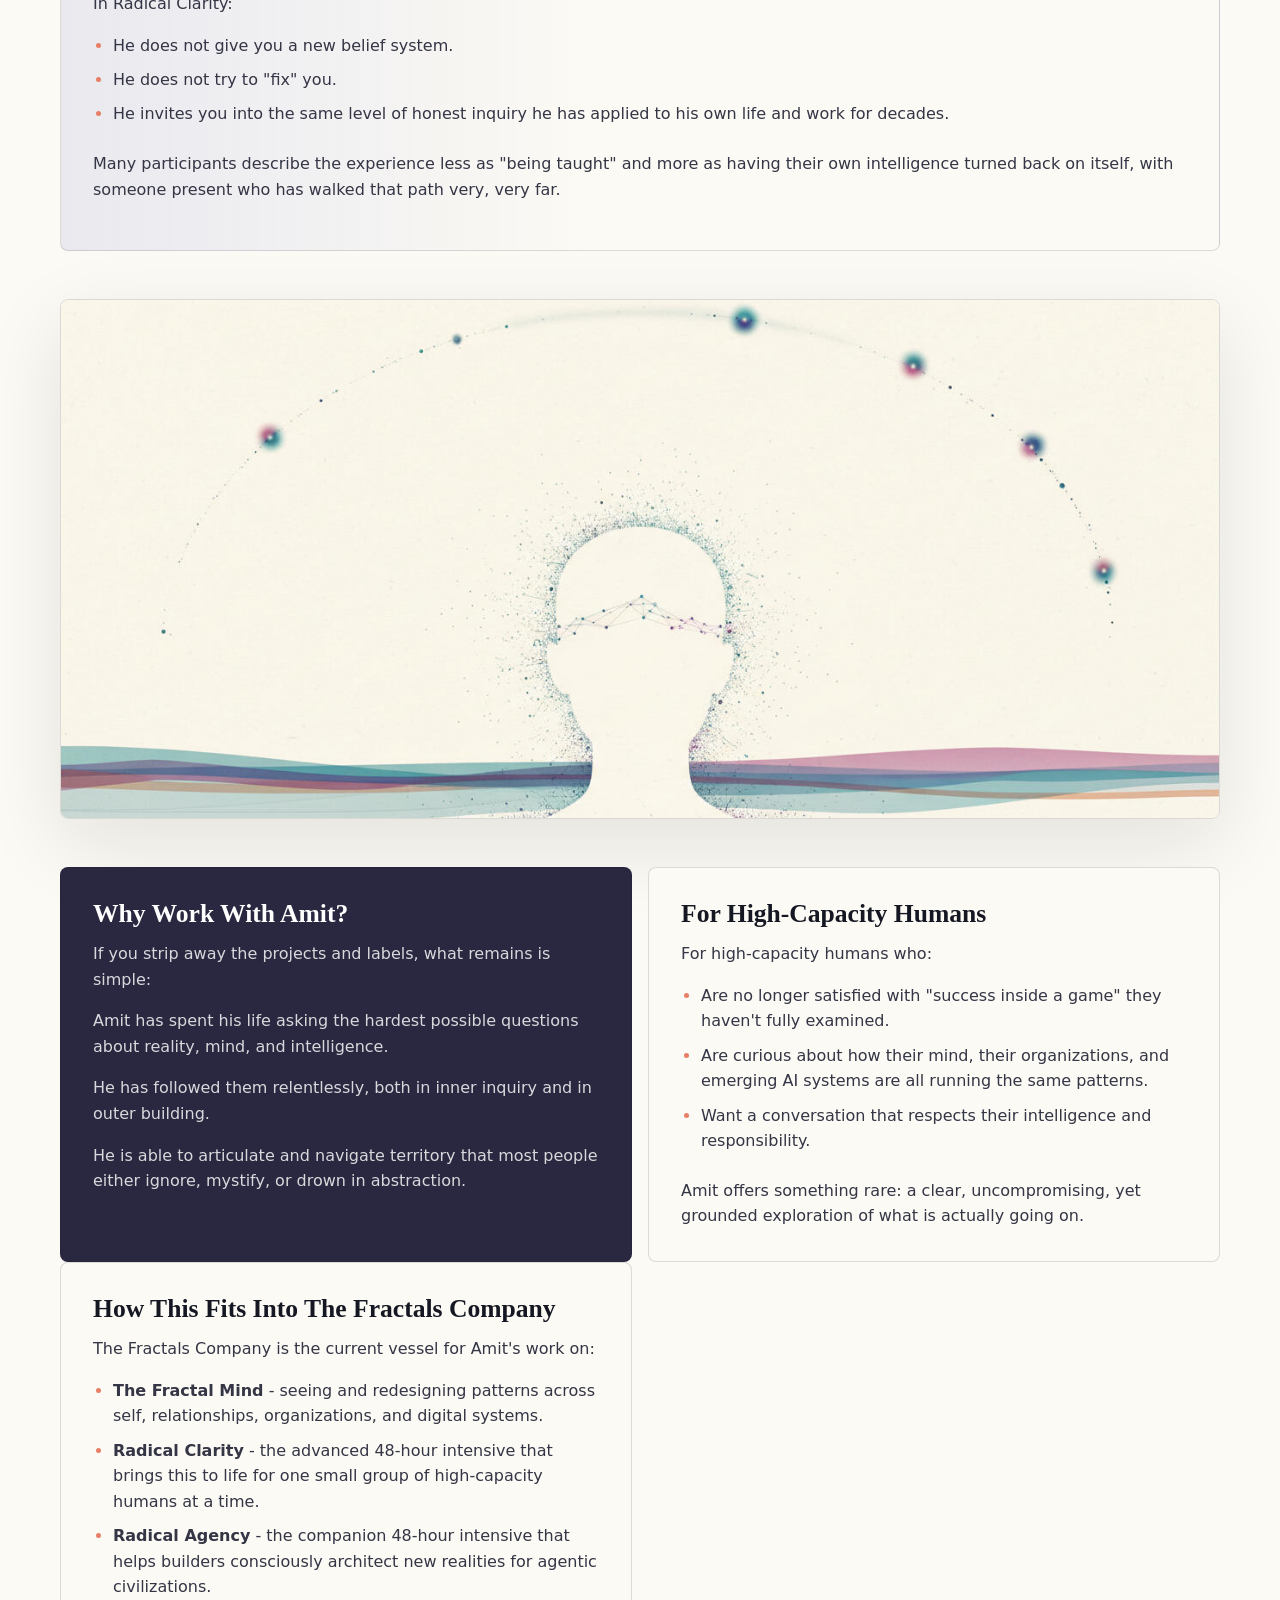
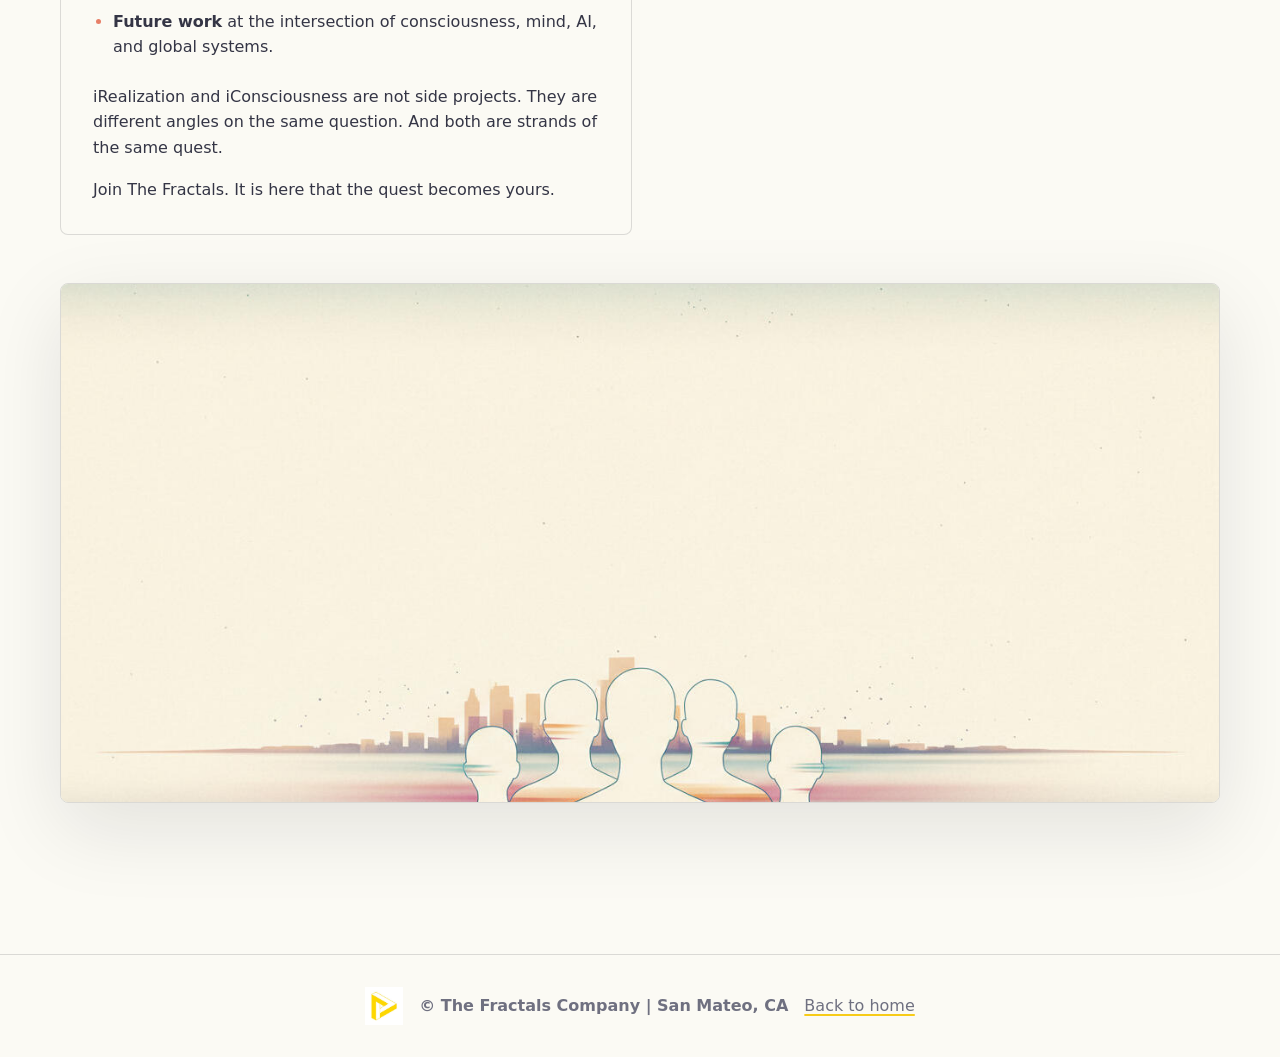
==== commit 7bbf0478: "Reinfuse archived content into live pages" ====
--- a/about.html
+++ b/about.html
@@ -23,7 +23,6 @@
         <a href="entrepreneurship.html">Entrepreneurship</a>
         <a href="about.html" aria-current="page">About</a>
         <a href="faq.html">FAQ</a>
-        <a href="archive.html">Archive</a>
         <a class="nav-cta" href="apply.html?originPage=about">Apply</a>
       </nav>
     </header>
@@ -89,6 +88,221 @@
           </article>
         </div>
       </section>
+
+      <section class="section legacy-detail" id="about-full">
+        <div class="section-label" data-reveal>
+          <span>Full details</span>
+          <h2>Complete founder and company context.</h2>
+        </div>
+        <div class="section-label" data-reveal>
+          <span>A Team of Fractals</span>
+          <h2>The Minds Behind The Fractals Company</h2>
+        </div>
+
+        <img class="wide-image" src="assets/images/image51-5089c231.jpg" alt="" data-reveal>
+
+        <article class="lunch-note" id="amit" data-reveal>
+          <h3>Amit Rathore, Founder</h3>
+          <p><strong>"A fractal is made up of itself."</strong></p>
+          <p>Learn about Amit, most importantly:</p>
+          <ul>
+            <li>Why meet Amit in person?</li>
+            <li>Who is Amit Rathore?</li>
+            <li>The Mind Behind the Method: An Inquiry into Reality, Intelligence, and Systems.</li>
+          </ul>
+        </article>
+
+        <img class="wide-image" src="assets/images/image01-5089c231.jpg" alt="" data-reveal>
+
+        <div class="content-grid">
+          <article class="content-block dark" data-reveal>
+            <h3>Who is Amit Rathore?</h3>
+            <p>A thinker and practitioner working at the frontier of consciousness, mind, and intelligence.</p>
+            <p>Amit Rathore's work lives at the intersection of three questions:</p>
+            <ul>
+              <li>What is reality, actually, as it is experienced?</li>
+              <li>How does the mind construct that reality - for humans and for machines?</li>
+              <li>How do those constructions scale into organizations, societies, and AI-driven systems?</li>
+            </ul>
+          </article>
+
+          <article class="content-block" data-reveal>
+            <h3>A Sustained Inquiry</h3>
+            <p>Through projects like <a href="https://iRealization.com">iRealization</a>, <a href="https://iConsciousness.com">iConsciousness</a>, and the <a href="https://intergraph.ai">Intergraph</a>, Amit has been running a single, sustained inquiry:</p>
+            <p><strong>How does Intelligence - human and artificial - experience, decide, and create?</strong></p>
+            <p>Radical Clarity is where that inquiry becomes directly personal and practical for high-capacity humans.</p>
+          </article>
+        </div>
+
+        <img class="wide-image" src="assets/images/image03-5089c231.jpg" alt="" data-reveal>
+
+        <div class="content-grid">
+          <article class="content-block" data-reveal>
+            <h3>A Lifetime of Inquiry Into Experience and the "I"</h3>
+            <p>Long before titles and companies, Amit was obsessed with a basic problem:</p>
+            <ul>
+              <li>What is this experience, right now, actually?</li>
+              <li>What is the difference between waking and dreaming?</li>
+              <li>What, exactly, is "real" - and what is belief, habit, or story?</li>
+              <li>What is this "I" that claims to be living, deciding, leading?</li>
+            </ul>
+            <p>Instead of dismissing these as late-night philosophical questions, he treated them as engineering problems applied to consciousness:</p>
+            <ul>
+              <li>Define the problem precisely.</li>
+              <li>Examine assumptions.</li>
+              <li>Test claims against direct experience.</li>
+              <li>Follow the logic all the way down.</li>
+            </ul>
+          </article>
+
+          <article class="content-block dark" data-reveal>
+            <h3>iRealization</h3>
+            <p>The result is iRealization: an ongoing, rigorous investigation of reality, the I, and the structure of experience. It moves through:</p>
+            <ul>
+              <li>Belief vs reality.</li>
+              <li>Perception and knowing.</li>
+              <li>Concepts vs actuality.</li>
+              <li>Mind and the "primary concept."</li>
+              <li>Duality / non-duality.</li>
+              <li>Time, space, causation, free will, death, God, and more.</li>
+            </ul>
+            <p>It is not a collection of inspirational quotes. It is a methodical, top-down, and bottom-up audit of what we call "real."</p>
+            <p>The distinctions and clarity developed there form the deep foundation for Radical Clarity.</p>
+          </article>
+        </div>
+
+        <img class="wide-image" src="assets/images/image23-5089c231.jpg" alt="" data-reveal>
+
+        <div class="content-grid">
+          <article class="content-block dark" data-reveal>
+            <h3>Mind and Intelligence: Human and Artificial</h3>
+            <p>Alongside his inquiry into human experience, Amit has spent decades working with:</p>
+            <ul>
+              <li>Complex systems.</li>
+              <li>Computation and information.</li>
+              <li>Patterns at scale: incentives, networks, economies.</li>
+            </ul>
+            <p>This allowed him to see that mind and intelligence are not limited to "humans thinking about life."</p>
+            <p>The same architectural questions show up in:</p>
+            <ul>
+              <li>How an AI system "sees" and models the world.</li>
+              <li>How an organization encodes its values and blind spots.</li>
+              <li>How markets and networks propagate beliefs and incentives.</li>
+            </ul>
+          </article>
+
+          <article class="content-block" data-reveal>
+            <h3>The Triangle</h3>
+            <p>This led naturally to:</p>
+            <ul>
+              <li><strong>iConsciousness</strong> - exploring Artificial Consciousness "beyond AGI," arguing that just scaling today's models is not enough, and that you must understand the logic of self-awareness and experience if you want truly self-aware AI.</li>
+              <li><strong>Intergraph</strong> - exploring how human and machine intelligence can cooperate in a new kind of knowledge and economic fabric that is fairer, more transparent, and more powerful than the current Internet model.</li>
+            </ul>
+            <p>In other words:</p>
+            <ul>
+              <li><strong>iRealization:</strong> What is experience and the I?</li>
+              <li><strong>iConsciousness:</strong> How would you ground artificial minds in that same logic?</li>
+              <li><strong>Intergraph:</strong> What kind of shared infrastructure do human and AI minds actually need?</li>
+            </ul>
+            <p>Radical Clarity sits in the middle of this triangle, focused on you: the human mind making decisions in the Age of Intelligence.</p>
+          </article>
+        </div>
+
+        <img class="wide-image" src="assets/images/image24-5089c231.jpg" alt="" data-reveal>
+        <img class="wide-image" src="assets/images/image24-21722101.jpg" alt="" data-reveal>
+
+        <div class="content-grid">
+          <article class="content-block dark" data-reveal>
+            <h3>Why Radical Clarity?</h3>
+            <p>From this vantage point, one thing became obvious to Amit:</p>
+            <p>Most high-capacity people are operating with extraordinary capability on top of unexamined architecture.</p>
+            <p>They have:</p>
+            <ul>
+              <li>Built companies, careers, teams, and wealth.</li>
+              <li>Learned frameworks, strategies, and tools.</li>
+              <li>Engaged with coaching, therapy, or peer groups.</li>
+            </ul>
+            <p>And yet:</p>
+            <ul>
+              <li>The basic questions of reality and mind remain largely untouched.</li>
+              <li>The assumptions that drive their perception go unexamined.</li>
+              <li>Their relationship to power, AI, and systems is shaped by habits and fear more than by clarity.</li>
+            </ul>
+          </article>
+
+          <article class="content-block" data-reveal>
+            <h3>The Gap Radical Clarity Addresses</h3>
+            <p>Radical Clarity exists to address that gap:</p>
+            <ul>
+              <li>Not as spirituality in disguise.</li>
+              <li>Not as better tactics or more willpower.</li>
+              <li>But as a clean, rational, Socratic examination of how your experience, identity, language, incentives, and systems are actually working - right now.</li>
+            </ul>
+            <p>It draws on the depth of iRealization and the fractal architecture of iConsciousness and The Intergraph, but it is expressed in a form that is immediately relevant to leaders, builders, and creators.</p>
+          </article>
+        </div>
+
+        <article class="lunch-note" data-reveal>
+          <h3>How Amit Works in the Room</h3>
+          <p>Amit's facilitation style reflects the same long inquiry:</p>
+          <ul>
+            <li><strong>Precise, but informal.</strong> He prefers clear language to impressive language.</li>
+            <li><strong>Deep, but grounded.</strong> He can talk about non-duality or Artificial Consciousness, but he keeps the conversation anchored in your direct, present-moment experience.</li>
+            <li><strong>Unimpressed by persona.</strong> He has seen enough success stories to focus on what is actually true, not what sounds good.</li>
+            <li><strong>Non-ideological.</strong> He has no interest in recruiting you into a philosophy, spiritual camp, or intellectual tribe.</li>
+          </ul>
+          <p>In Radical Clarity:</p>
+          <ul>
+            <li>He does not give you a new belief system.</li>
+            <li>He does not try to "fix" you.</li>
+            <li>He invites you into the same level of honest inquiry he has applied to his own life and work for decades.</li>
+          </ul>
+          <p>Many participants describe the experience less as "being taught" and more as having their own intelligence turned back on itself, with someone present who has walked that path very, very far.</p>
+        </article>
+
+        <img class="wide-image" src="assets/images/image22-21722101.jpg" alt="" data-reveal>
+
+        <div class="content-grid">
+          <article class="content-block dark" data-reveal>
+            <h3>Why Work With Amit?</h3>
+            <p>If you strip away the projects and labels, what remains is simple:</p>
+            <p>Amit has spent his life asking the hardest possible questions about reality, mind, and intelligence.</p>
+            <p>He has followed them relentlessly, both in inner inquiry and in outer building.</p>
+            <p>He is able to articulate and navigate territory that most people either ignore, mystify, or drown in abstraction.</p>
+          </article>
+
+          <article class="content-block" data-reveal>
+            <h3>For High-Capacity Humans</h3>
+            <p>For high-capacity humans who:</p>
+            <ul>
+              <li>Are no longer satisfied with "success inside a game" they haven't fully examined.</li>
+              <li>Are curious about how their mind, their organizations, and emerging AI systems are all running the same patterns.</li>
+              <li>Want a conversation that respects their intelligence and responsibility.</li>
+            </ul>
+            <p>Amit offers something rare: a clear, uncompromising, yet grounded exploration of what is actually going on.</p>
+          </article>
+        </div>
+
+        <div class="content-grid">
+          <article class="content-block" data-reveal>
+            <h3>How This Fits Into The Fractals Company</h3>
+            <p>The Fractals Company is the current vessel for Amit's work on:</p>
+            <ul>
+              <li><strong>The Fractal Mind</strong> - seeing and redesigning patterns across self, relationships, organizations, and digital systems.</li>
+              <li><strong>Radical Clarity</strong> - the advanced 48-hour intensive that brings this to life for one small group of high-capacity humans at a time.</li>
+              <li><strong>Radical Agency</strong> - the companion 48-hour intensive that helps builders consciously architect new realities for agentic civilizations.</li>
+              <li><strong>Future work</strong> at the intersection of consciousness, mind, AI, and global systems.</li>
+            </ul>
+            <p>iRealization and iConsciousness are not side projects. They are different angles on the same question. And both are strands of the same quest.</p>
+            <p>Join The Fractals. It is here that the quest becomes yours.</p>
+          </article>
+        </div>
+
+        <img class="wide-image" src="assets/images/image04-21722101.jpg" alt="" data-reveal>
+
+
+      </section>
+
     </main>
 
     <footer class="site-footer">
--- a/styles.css
+++ b/styles.css
@@ -798,3 +798,56 @@
     padding-inline: 0.85rem;
   }
 }
+
+
+/* Legacy long-form sections restored from the original single-page site. */
+.legacy-detail > .section-label:first-child { margin-bottom: clamp(1.5rem, 4vw, 3rem); }
+.legacy-home-signal { background: linear-gradient(135deg, rgba(247, 198, 0, 0.13), transparent 42%), var(--paper); }
+.program-grid { width: min(100%, var(--max)); margin: 0 auto; display: grid; grid-template-columns: 1.5fr repeat(3, 1fr); gap: 1rem; }
+.program-card, .action-card, .commitment, .register-strip { border-radius: var(--radius); }
+.program-card { overflow: hidden; background: var(--white); color: var(--text); }
+.program-card img { width: 100%; aspect-ratio: 16 / 7; object-fit: cover; }
+.program-card div { padding: 1.25rem; }
+.action-card { min-height: 220px; display: flex; flex-direction: column; justify-content: space-between; padding: 1rem; background: rgba(255, 255, 255, 0.08); border: 1px solid rgba(255, 255, 255, 0.16); color: var(--white); text-decoration: none; font-weight: 800; }
+.action-card:hover { color: var(--white); background: rgba(247, 198, 0, 0.18); }
+.icon-mark { display: grid; place-items: center; width: 42px; height: 42px; border: 1px solid rgba(247, 198, 0, 0.9); color: var(--gold); font-size: 1.35rem; }
+.event { background: var(--white); }
+.event-hero { width: min(100%, var(--max)); margin: 0 auto 1rem; display: grid; grid-template-columns: 1fr 360px; gap: 2rem; padding: clamp(1.25rem, 3vw, 2rem); border: 1px solid var(--line); border-radius: var(--radius); background: linear-gradient(135deg, rgba(247, 198, 0, 0.16), rgba(100, 197, 199, 0.12)); }
+.event-hero p { max-width: 680px; color: var(--deep); font-size: 1.14rem; }
+.event-facts { margin: 0; display: grid; gap: 0.65rem; }
+.event-facts div, .schedule-list div { padding: 0.85rem; background: rgba(255, 255, 255, 0.72); }
+.event-facts div { border-left: 5px solid var(--violet); }
+.event-facts dt, .schedule-list dt { color: var(--muted); font-size: 0.74rem; font-weight: 900; text-transform: uppercase; }
+.event-facts dd, .schedule-list dd { margin: 0; color: var(--ink); font-weight: 850; }
+.register-strip { width: min(100%, var(--max)); margin: 1rem auto; display: grid; grid-template-columns: 220px 1fr; align-items: center; gap: 1.25rem; padding: 1rem; border: 1px solid var(--line); background: var(--ink); color: var(--white); }
+.register-strip img { width: 100%; aspect-ratio: 16 / 7; object-fit: cover; border-radius: calc(var(--radius) - 2px); }
+.register-strip h3, .closing-offer h3 { color: var(--white); }
+.wide-image { width: min(100%, var(--max)); height: clamp(240px, 42vw, 520px); margin: clamp(1.5rem, 4vw, 3rem) auto; object-fit: cover; border-radius: var(--radius); border: 1px solid var(--line); box-shadow: 0 26px 80px rgba(21, 23, 34, 0.1); }
+.commitment { width: min(100%, var(--max)); margin: 1rem auto 0; padding: clamp(1.1rem, 3vw, 2rem); border: 1px solid var(--line); background: linear-gradient(90deg, rgba(231, 127, 103, 0.14), transparent 48%), var(--paper); }
+.appended { background: linear-gradient(135deg, rgba(247, 198, 0, 0.12), transparent 34%), linear-gradient(315deg, rgba(109, 106, 203, 0.1), transparent 42%), var(--paper); }
+.facilitator { width: min(100%, var(--max)); margin: 0 auto clamp(1.5rem, 4vw, 3rem); display: grid; grid-template-columns: 0.8fr 1.2fr; gap: clamp(1.25rem, 4vw, 3rem); padding: clamp(1.2rem, 3vw, 2rem); border: 1px solid var(--line); border-radius: var(--radius); background: rgba(255, 255, 255, 0.58); }
+.facilitator h2 { margin-bottom: 0; font-size: clamp(2.25rem, 5.8vw, 5rem); }
+.facilitator-copy { color: var(--deep); font-size: 1.08rem; }
+.attendance-grid { width: min(100%, var(--max)); margin: 0 auto; display: grid; grid-template-columns: repeat(2, minmax(0, 1fr)); gap: 1rem; }
+.attendance-card { display: grid; grid-template-columns: 120px minmax(0, 1fr); gap: 1rem; padding: 1rem; border: 1px solid var(--line); border-radius: var(--radius); background: rgba(255, 255, 255, 0.68); }
+.attendance-card.feature { grid-column: 1 / -1; grid-template-columns: minmax(260px, 0.75fr) minmax(0, 1fr); background: var(--ink); color: rgba(255, 255, 255, 0.8); }
+.attendance-card.feature h3 { color: var(--white); }
+.attendance-art { min-height: 100%; overflow: hidden; border-radius: calc(var(--radius) - 2px); background: var(--mist); }
+.attendance-art img { width: 100%; height: 100%; min-height: 150px; object-fit: cover; }
+.logo-art { display: grid; place-items: center; min-height: 120px; background: var(--white); }
+.logo-art img { width: 72px; height: 72px; min-height: 0; object-fit: contain; }
+.agent-ready { background: linear-gradient(90deg, rgba(100, 197, 199, 0.16), transparent 42%), linear-gradient(315deg, rgba(231, 127, 103, 0.12), transparent 40%), var(--white); }
+.agent-hero, .closing-offer, .zoom-intensive, .day-glance, .lunch-note { width: min(100%, var(--max)); border: 1px solid var(--line); border-radius: var(--radius); }
+.agent-hero { margin: 0 auto clamp(1.5rem, 4vw, 3rem); display: grid; grid-template-columns: minmax(280px, 0.85fr) minmax(0, 1fr); gap: clamp(1rem, 3vw, 2rem); align-items: stretch; padding: clamp(1rem, 2.5vw, 1.5rem); background: var(--ink); color: rgba(255, 255, 255, 0.84); }
+.agent-hero img, .closing-offer img, .zoom-intensive img { width: 100%; min-height: 260px; object-fit: cover; border-radius: calc(var(--radius) - 2px); }
+.agent-hero div, .zoom-intensive div { align-self: center; padding: clamp(0.5rem, 2vw, 1.25rem); }
+.day-glance, .lunch-note { margin: clamp(1.5rem, 4vw, 3rem) auto; padding: clamp(1.1rem, 3vw, 2rem); }
+.day-glance { display: grid; grid-template-columns: minmax(0, 0.75fr) minmax(0, 1fr); gap: clamp(1rem, 3vw, 2rem); align-items: start; background: linear-gradient(135deg, rgba(247, 198, 0, 0.18), rgba(100, 197, 199, 0.1)), var(--paper); }
+.schedule-list { margin: 0; display: grid; grid-template-columns: repeat(2, minmax(0, 1fr)); gap: 0.75rem; }
+.schedule-list div { border-left: 5px solid var(--coral); }
+.lunch-note { background: linear-gradient(90deg, rgba(109, 106, 203, 0.12), transparent 46%), var(--paper); }
+.closing-offer { margin: clamp(1.5rem, 4vw, 3rem) auto 0; display: grid; grid-template-columns: minmax(260px, 0.7fr) minmax(0, 1fr); gap: clamp(1rem, 3vw, 2rem); align-items: center; padding: clamp(1rem, 2.5vw, 1.5rem); background: var(--ink); color: rgba(255, 255, 255, 0.84); }
+.zoom-intensive { margin: clamp(2rem, 5vw, 4rem) auto clamp(1.5rem, 4vw, 3rem); display: grid; grid-template-columns: minmax(260px, 0.8fr) minmax(0, 1fr); gap: clamp(1rem, 3vw, 2rem); align-items: stretch; padding: clamp(1rem, 2.5vw, 1.5rem); background: linear-gradient(135deg, rgba(247, 198, 0, 0.18), rgba(109, 106, 203, 0.12)), var(--paper); }
+.zoom-intensive h3 { font-size: clamp(1.8rem, 3.4vw, 3.6rem); }
+@media (max-width: 920px) { .program-grid, .event-hero, .agent-hero, .day-glance, .closing-offer, .zoom-intensive, .facilitator, .attendance-grid, .attendance-card.feature { grid-template-columns: 1fr; } .program-grid { grid-template-columns: repeat(3, minmax(0, 1fr)); } }
+@media (max-width: 760px) { .program-grid, .reading-card, .register-strip, .schedule-list, .attendance-card { grid-template-columns: 1fr; } .action-card { min-height: 150px; } }
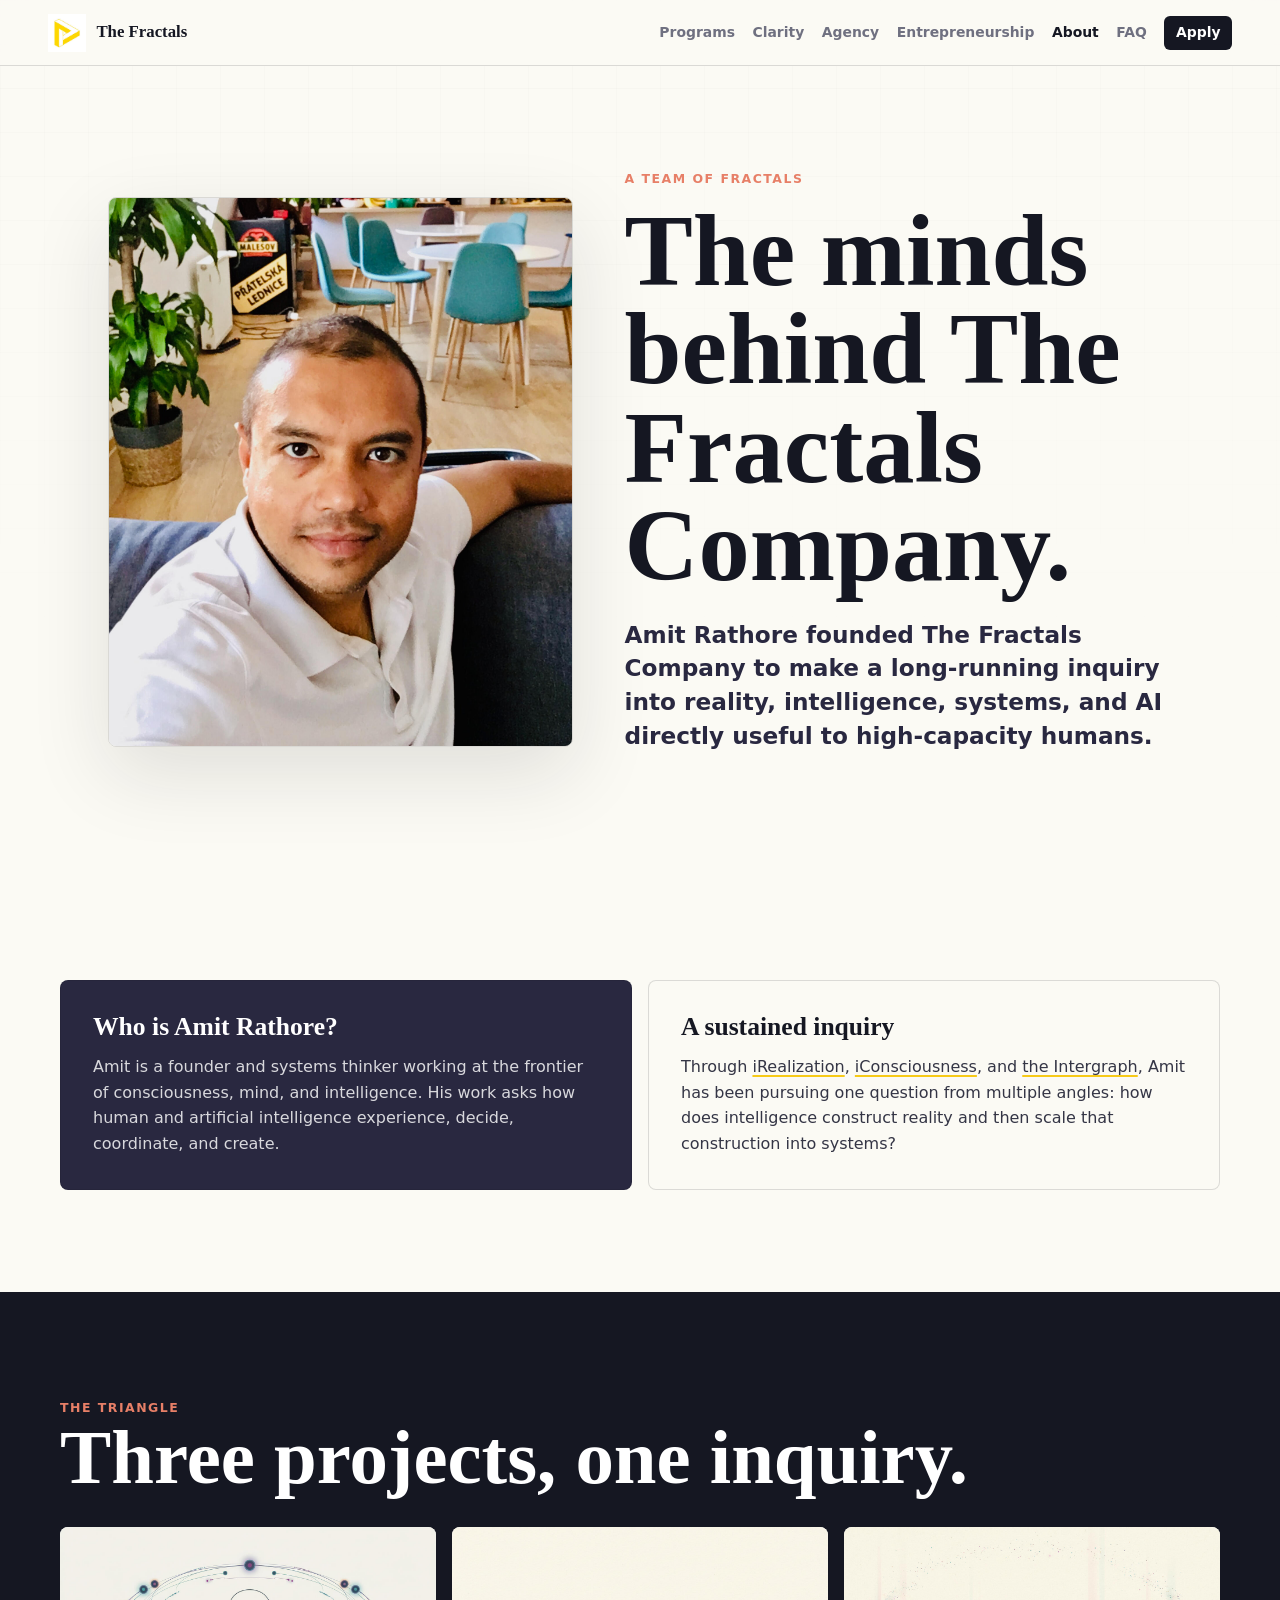
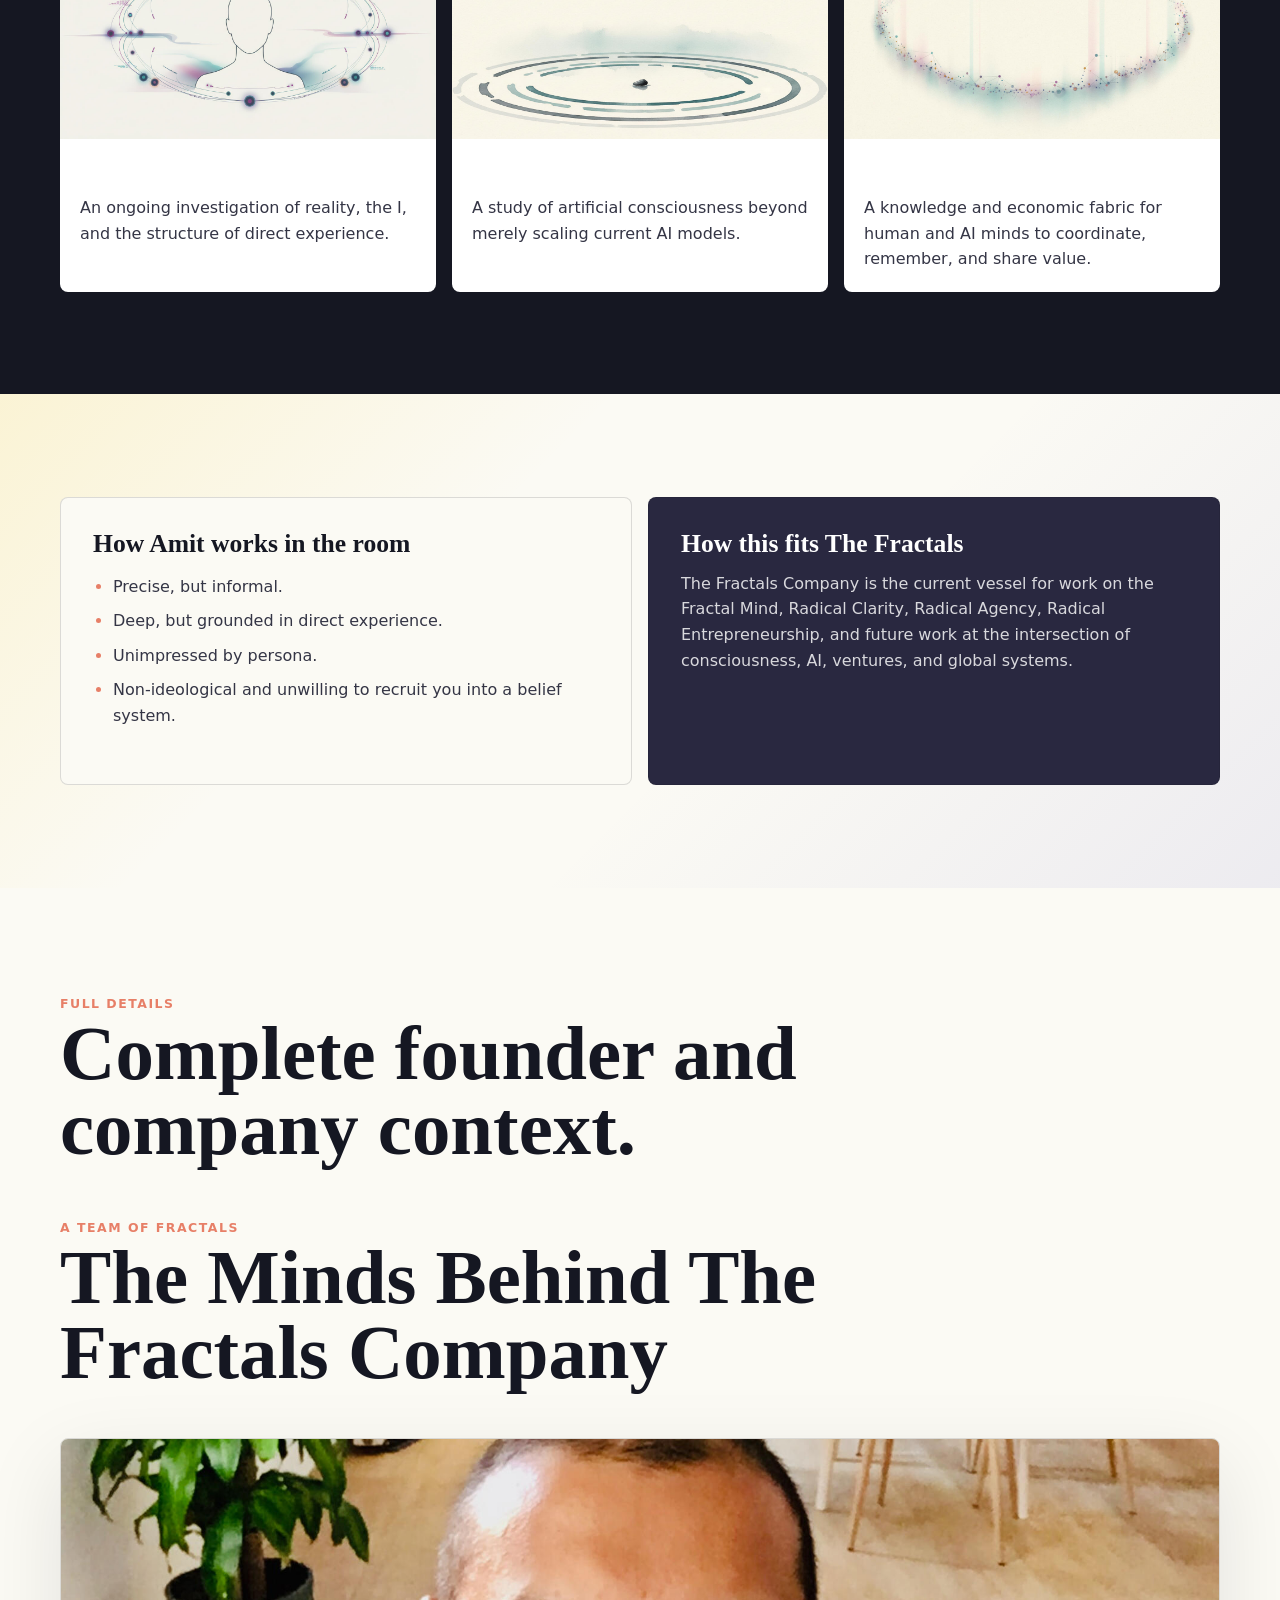
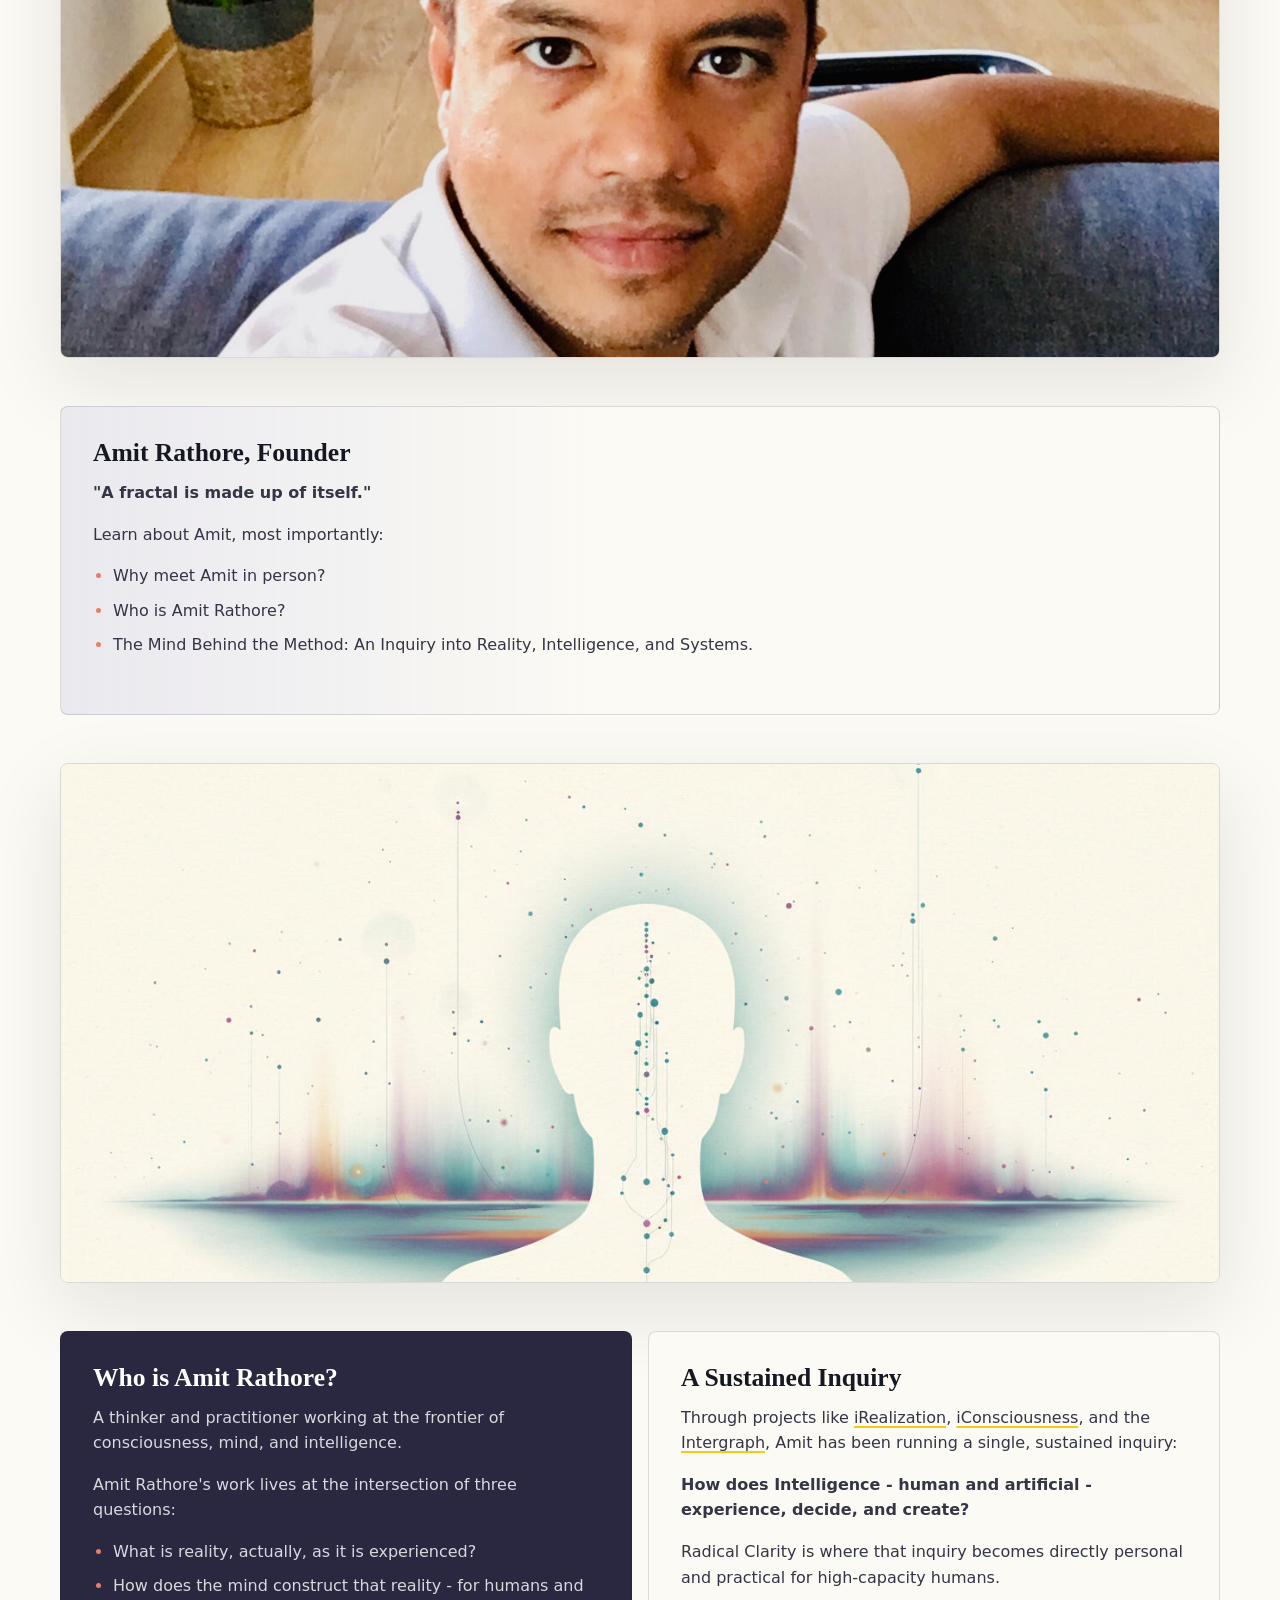
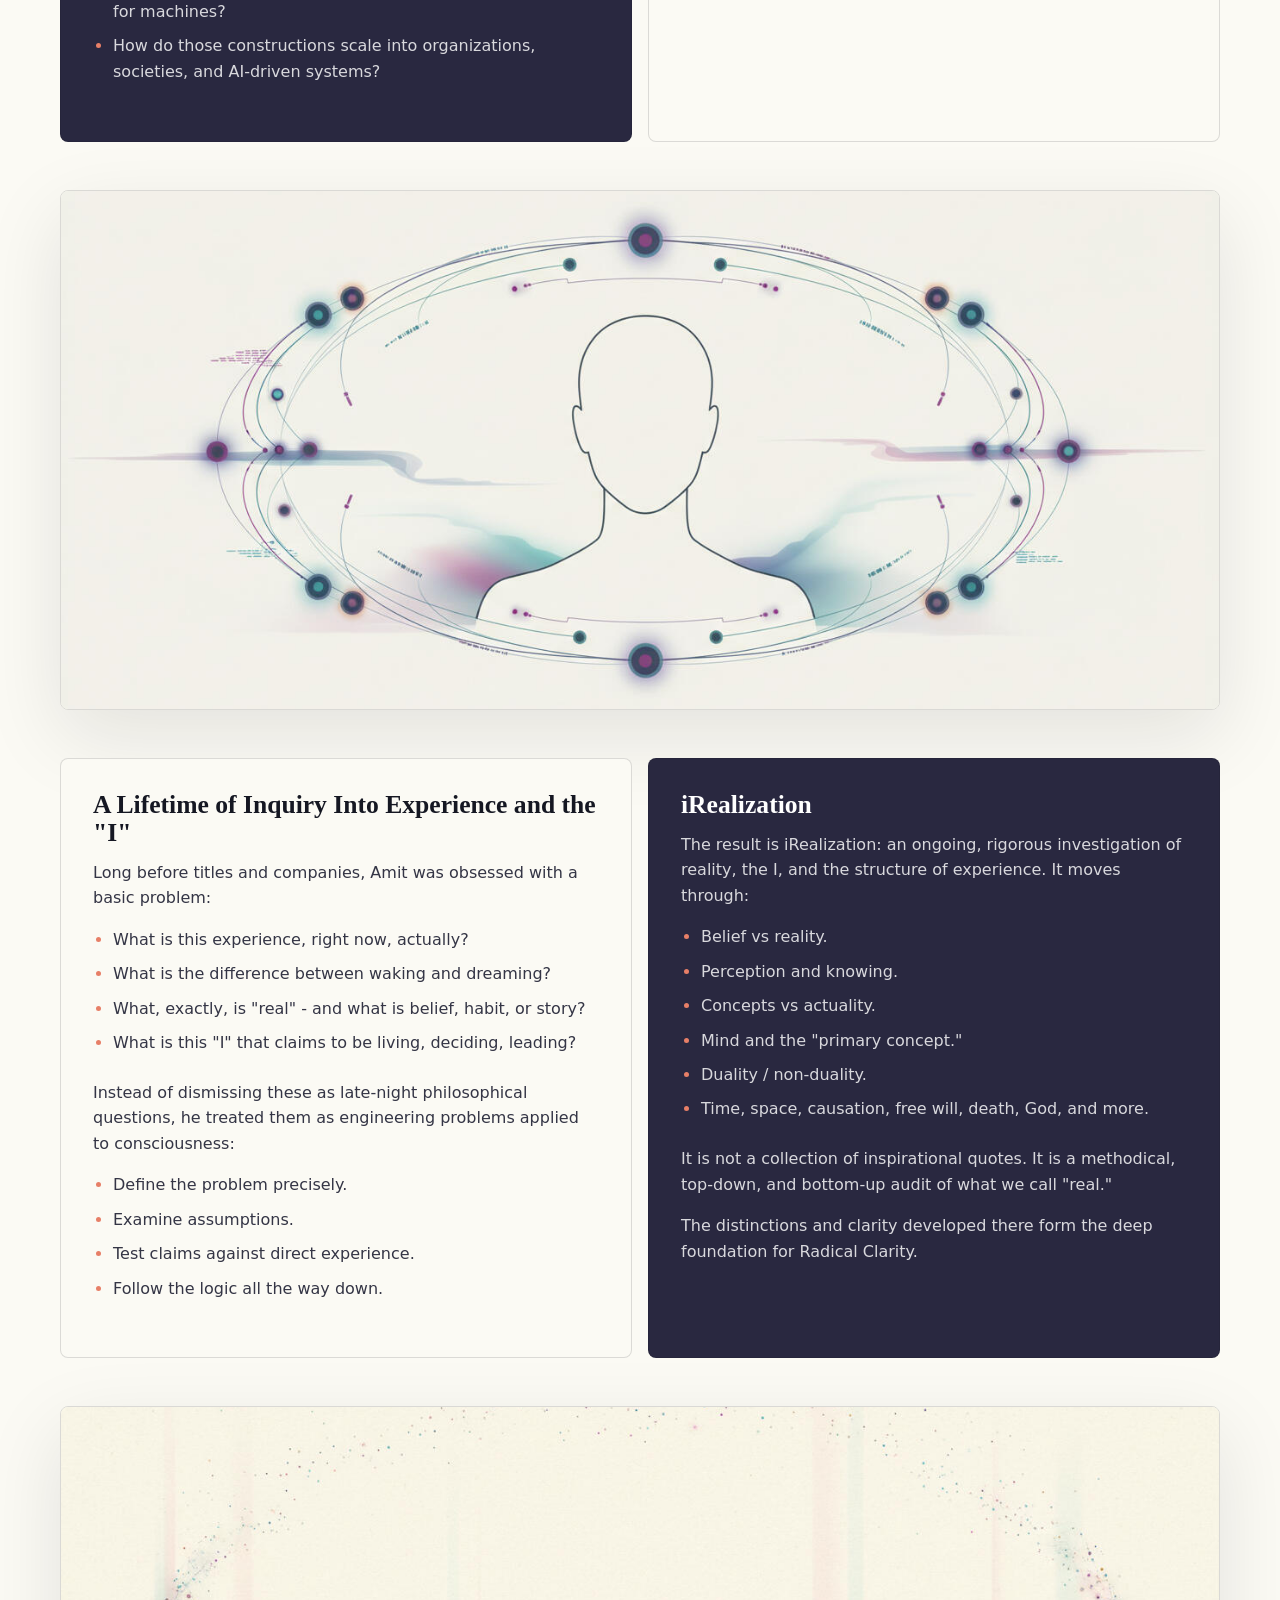
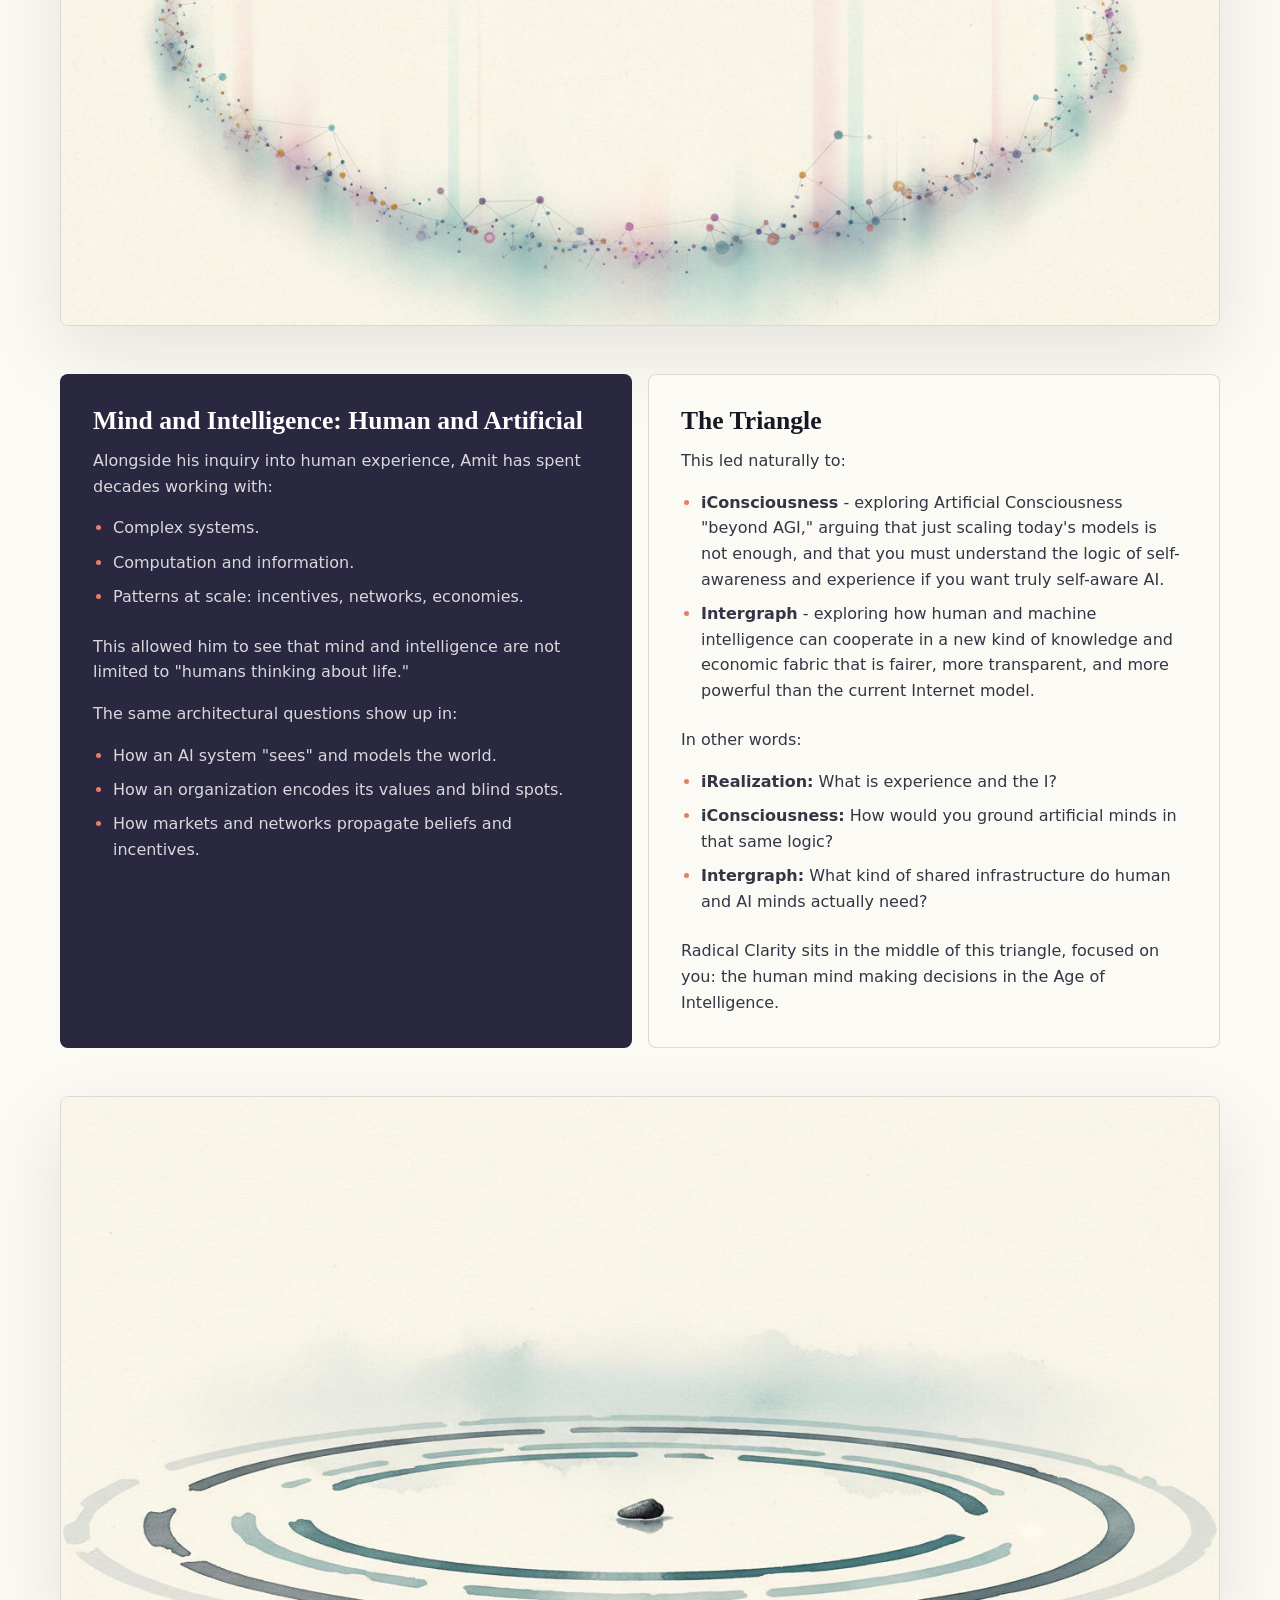
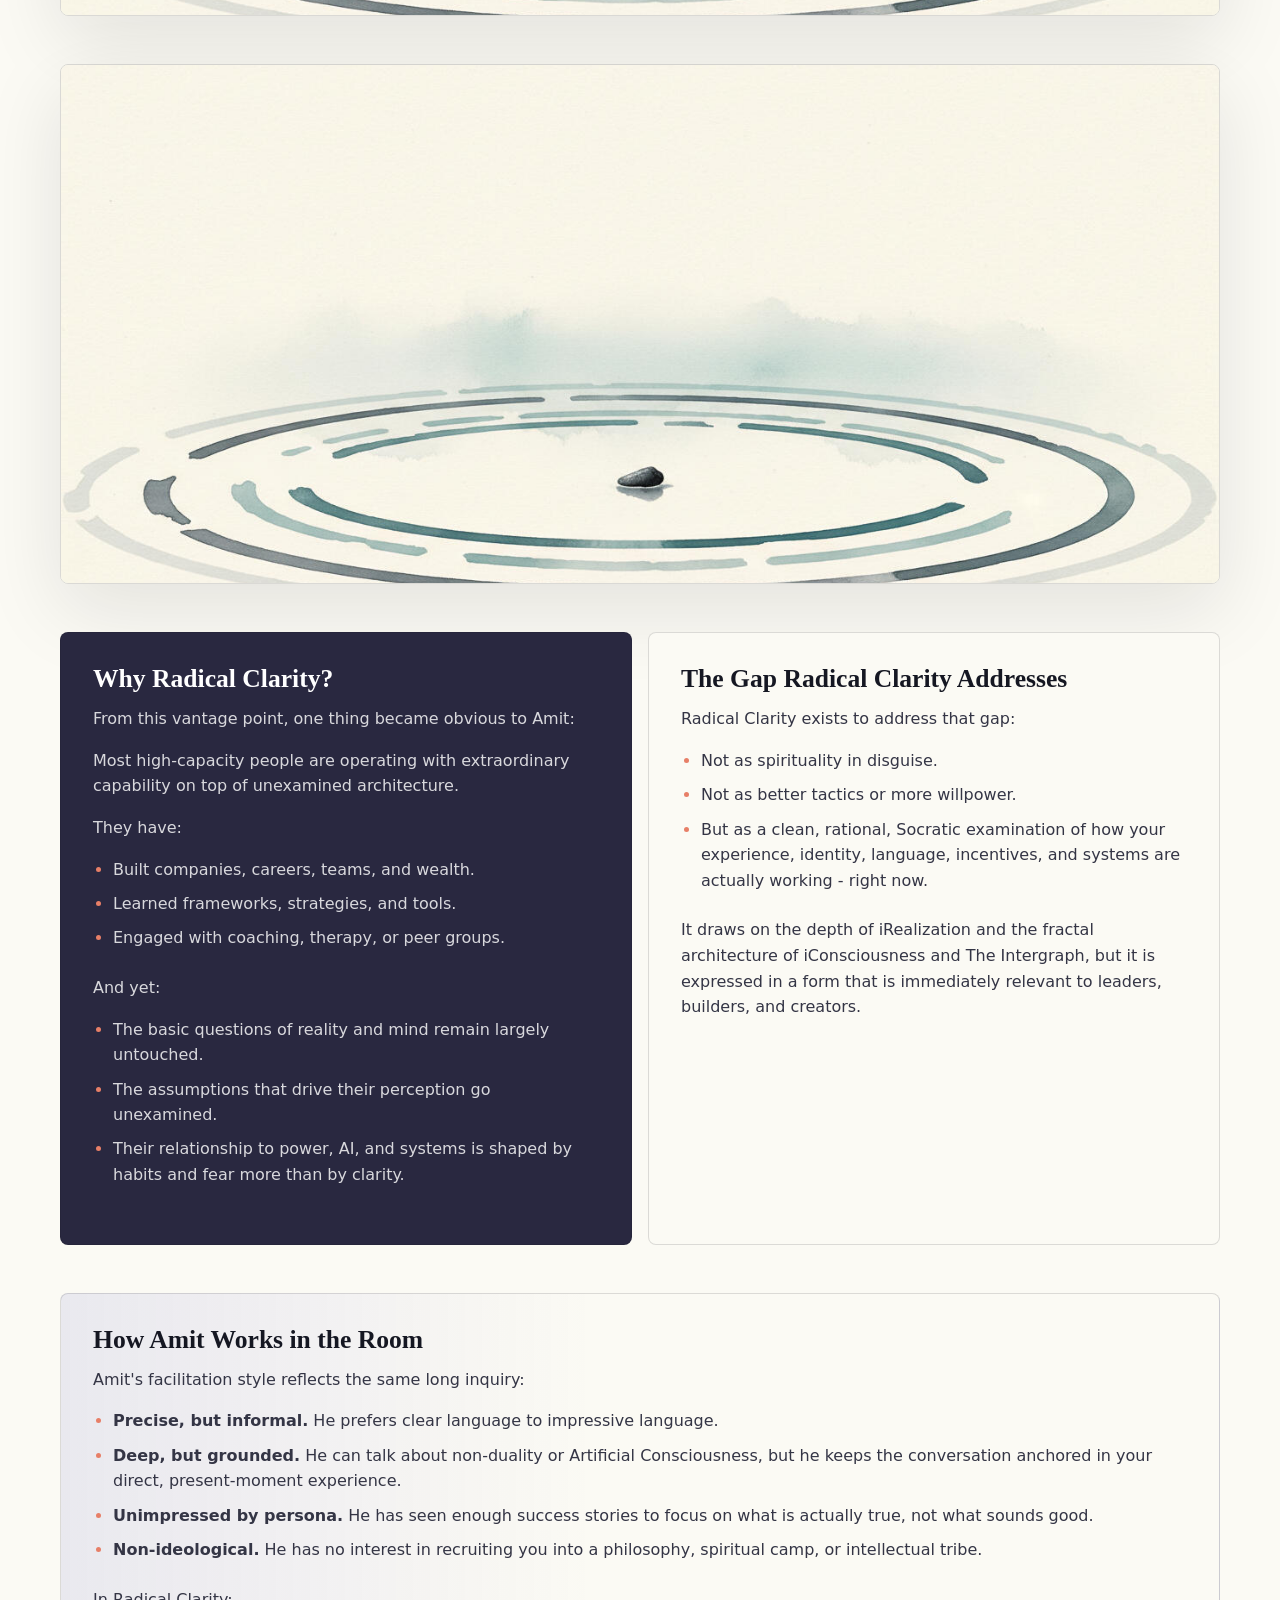
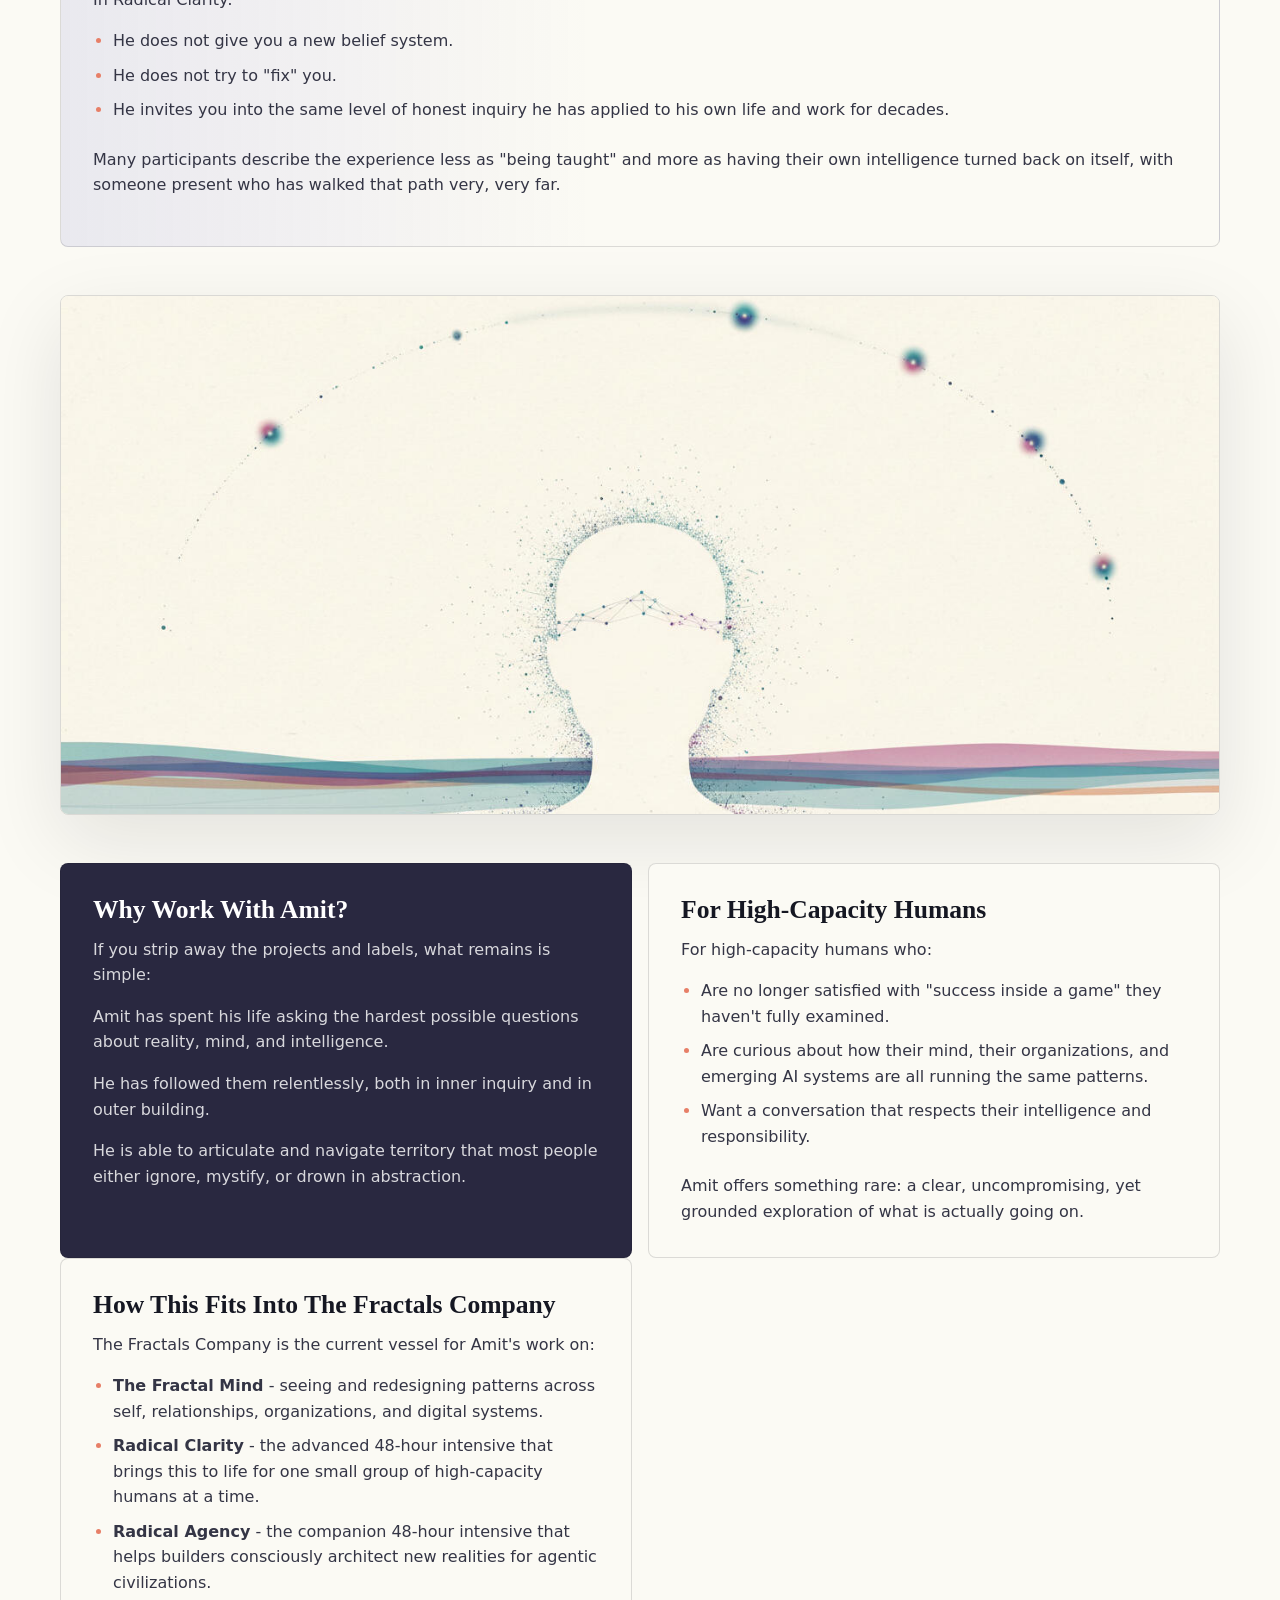
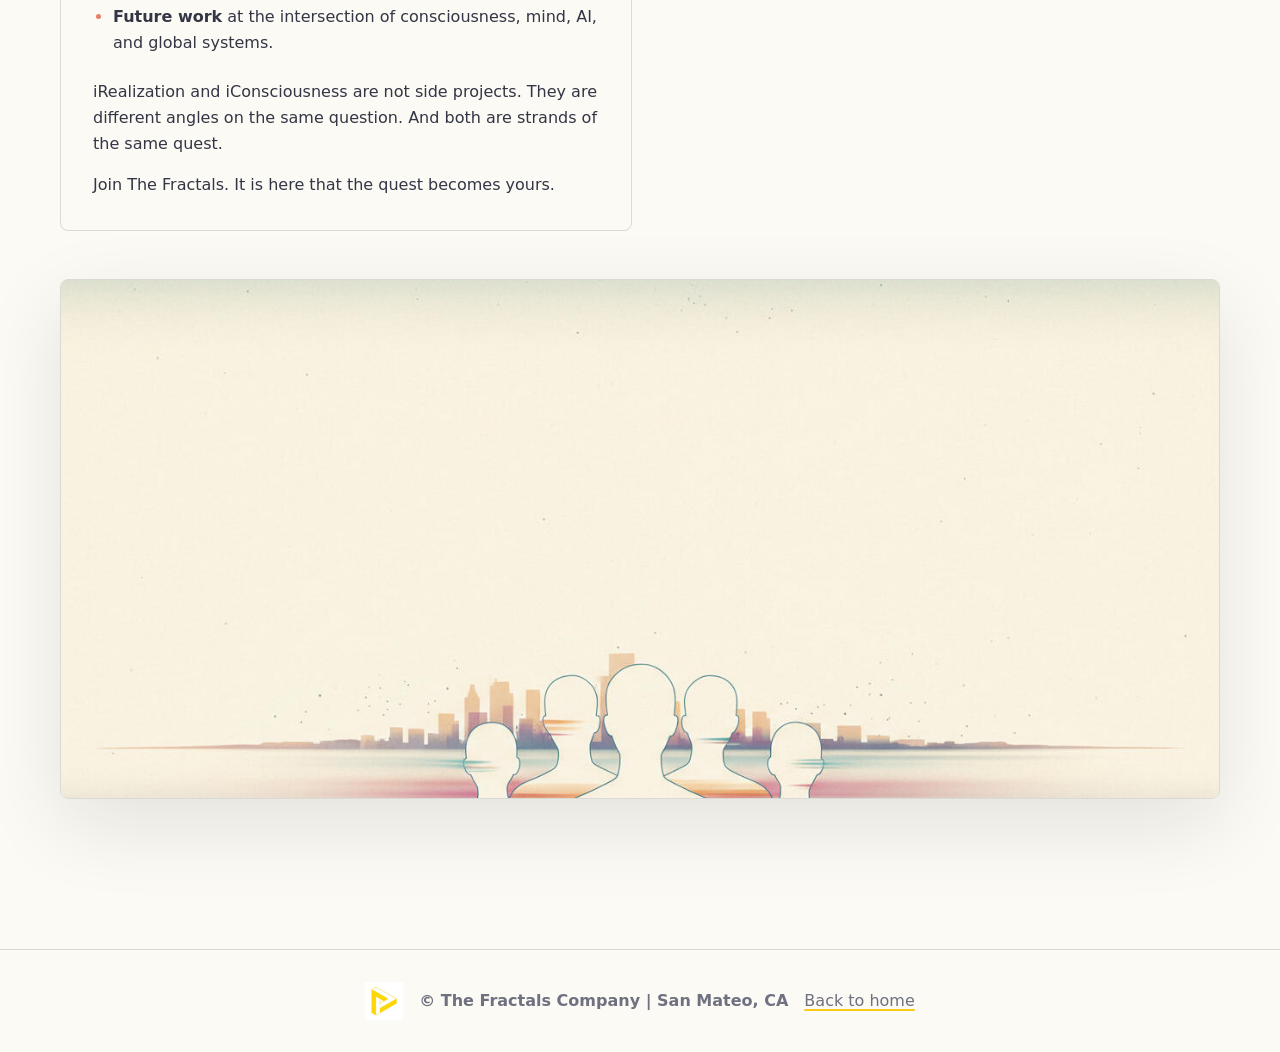
==== commit 9d4cc314: "Add polished social share metadata" ====
--- a/about.html
+++ b/about.html
@@ -3,12 +3,21 @@
   <head>
     <meta charset="utf-8">
     <meta name="viewport" content="width=device-width, initial-scale=1">
-    <title>About Amit Rathore | The Fractals</title>
-    <meta name="description" content="The inquiry behind The Fractals Company, iRealization, iConsciousness, and the Intergraph.">
-    <meta property="og:title" content="About The Fractals">
-    <meta property="og:description" content="The minds and inquiry behind The Fractals Company.">
+    <title>About Amit Rathore | The Fractals Company</title>
+    <meta name="description" content="The inquiry behind The Fractals Company: mind, consciousness, AI, global systems, and the work of seeing patterns across levels.">
+    <meta property="og:site_name" content="The Fractals Company">
+    <meta property="og:title" content="About The Fractals Company">
+    <meta property="og:description" content="The inquiry behind The Fractals Company: consciousness, artificial intelligence, global systems, and the patterns repeating across levels.">
     <meta property="og:type" content="website">
-    <meta property="og:image" content="assets/images/card-5089c231.jpg">
+    <meta property="og:url" content="https://thefractals.co/about.html">
+    <meta property="og:image" content="https://thefractals.co/assets/images/og-fractals.png">
+    <meta property="og:image:width" content="1731">
+    <meta property="og:image:height" content="909">
+    <meta property="og:image:alt" content="Luminous fractal horizon with human silhouettes and network geometry.">
+    <meta name="twitter:card" content="summary_large_image">
+    <meta name="twitter:title" content="About The Fractals Company">
+    <meta name="twitter:description" content="Mind, consciousness, AI, global systems, and the inquiry behind The Fractals Company.">
+    <meta name="twitter:image" content="https://thefractals.co/assets/images/og-fractals.png">
     <link rel="icon" href="assets/images/image02.jpg">
     <link rel="stylesheet" href="styles.css">
   </head>
--- a/styles.css
+++ b/styles.css
@@ -328,6 +328,25 @@
   gap: 0.6rem;
 }
 
+.signal-copy {
+  grid-column: 1 / -1;
+  display: grid;
+  gap: 0.6rem;
+}
+
+.signal-copy p {
+  margin: 0;
+  color: var(--deep);
+}
+
+.signal-copy p:first-child {
+  color: var(--muted);
+  font-size: 0.78rem;
+  font-weight: 900;
+  letter-spacing: 0.08em;
+  text-transform: uppercase;
+}
+
 .fractal-stack span {
   min-height: 54px;
   display: grid;
@@ -339,12 +358,12 @@
   font-weight: 800;
 }
 
-.fractal-stack span:nth-child(2n) {
+.fractal-stack span:nth-of-type(2n) {
   transform: translateY(12px);
   border-left: 5px solid var(--aqua);
 }
 
-.fractal-stack span:nth-child(3n) {
+.fractal-stack span:nth-of-type(3n) {
   border-left: 5px solid var(--coral);
 }
 
@@ -418,6 +437,10 @@
   padding: 1.25rem;
 }
 
+.offer-card h3 {
+  font-size: clamp(1.35rem, 1.65vw, 1.75rem);
+}
+
 .offer-card p:last-child,
 .content-block p:last-child,
 .format-card p:last-child,
@@ -439,6 +462,34 @@
   padding: clamp(1.1rem, 3vw, 2rem);
   border: 1px solid var(--line);
   background: var(--paper);
+}
+
+.feature-strip {
+  width: min(100%, var(--max));
+  margin: 0 auto 1rem;
+  display: grid;
+  grid-template-columns: minmax(220px, 0.55fr) minmax(0, 1fr);
+  gap: 1rem;
+  align-items: center;
+  overflow: hidden;
+  border: 1px solid rgba(255, 255, 255, 0.16);
+  border-radius: var(--radius);
+  background: rgba(255, 255, 255, 0.08);
+}
+
+.feature-strip img {
+  width: 100%;
+  height: 100%;
+  min-height: 220px;
+  object-fit: cover;
+}
+
+.feature-strip div {
+  padding: clamp(1.1rem, 3vw, 2rem);
+}
+
+.feature-strip h3 {
+  color: var(--white);
 }
 
 .content-block.dark {
@@ -836,6 +887,8 @@
 .attendance-art img { width: 100%; height: 100%; min-height: 150px; object-fit: cover; }
 .logo-art { display: grid; place-items: center; min-height: 120px; background: var(--white); }
 .logo-art img { width: 72px; height: 72px; min-height: 0; object-fit: contain; }
+.action-label { color: var(--ink); font-weight: 850; }
+.attendance-card.feature .action-label { color: var(--gold); }
 .agent-ready { background: linear-gradient(90deg, rgba(100, 197, 199, 0.16), transparent 42%), linear-gradient(315deg, rgba(231, 127, 103, 0.12), transparent 40%), var(--white); }
 .agent-hero, .closing-offer, .zoom-intensive, .day-glance, .lunch-note { width: min(100%, var(--max)); border: 1px solid var(--line); border-radius: var(--radius); }
 .agent-hero { margin: 0 auto clamp(1.5rem, 4vw, 3rem); display: grid; grid-template-columns: minmax(280px, 0.85fr) minmax(0, 1fr); gap: clamp(1rem, 3vw, 2rem); align-items: stretch; padding: clamp(1rem, 2.5vw, 1.5rem); background: var(--ink); color: rgba(255, 255, 255, 0.84); }
@@ -849,5 +902,5 @@
 .closing-offer { margin: clamp(1.5rem, 4vw, 3rem) auto 0; display: grid; grid-template-columns: minmax(260px, 0.7fr) minmax(0, 1fr); gap: clamp(1rem, 3vw, 2rem); align-items: center; padding: clamp(1rem, 2.5vw, 1.5rem); background: var(--ink); color: rgba(255, 255, 255, 0.84); }
 .zoom-intensive { margin: clamp(2rem, 5vw, 4rem) auto clamp(1.5rem, 4vw, 3rem); display: grid; grid-template-columns: minmax(260px, 0.8fr) minmax(0, 1fr); gap: clamp(1rem, 3vw, 2rem); align-items: stretch; padding: clamp(1rem, 2.5vw, 1.5rem); background: linear-gradient(135deg, rgba(247, 198, 0, 0.18), rgba(109, 106, 203, 0.12)), var(--paper); }
 .zoom-intensive h3 { font-size: clamp(1.8rem, 3.4vw, 3.6rem); }
-@media (max-width: 920px) { .program-grid, .event-hero, .agent-hero, .day-glance, .closing-offer, .zoom-intensive, .facilitator, .attendance-grid, .attendance-card.feature { grid-template-columns: 1fr; } .program-grid { grid-template-columns: repeat(3, minmax(0, 1fr)); } }
+@media (max-width: 920px) { .program-grid, .feature-strip, .event-hero, .agent-hero, .day-glance, .closing-offer, .zoom-intensive, .facilitator, .attendance-grid, .attendance-card.feature { grid-template-columns: 1fr; } .program-grid { grid-template-columns: repeat(3, minmax(0, 1fr)); } }
 @media (max-width: 760px) { .program-grid, .reading-card, .register-strip, .schedule-list, .attendance-card { grid-template-columns: 1fr; } .action-card { min-height: 150px; } }
